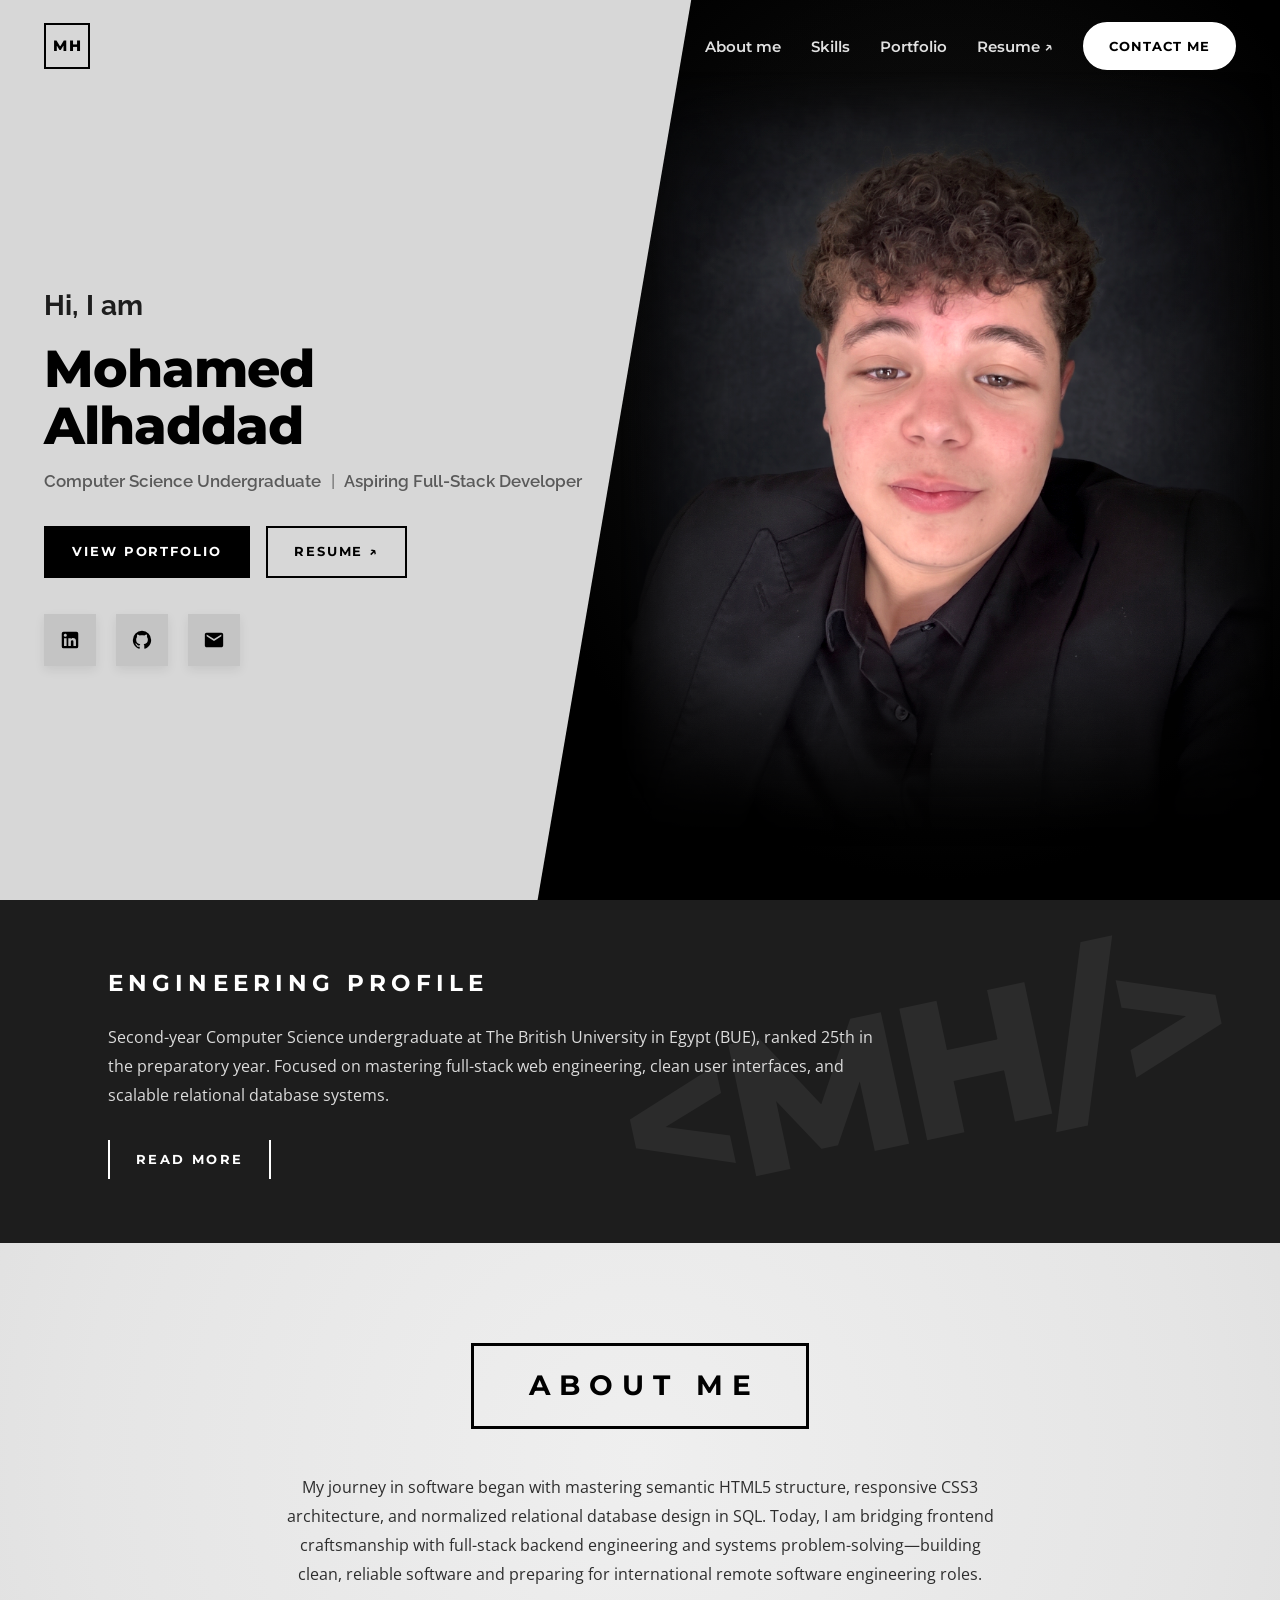
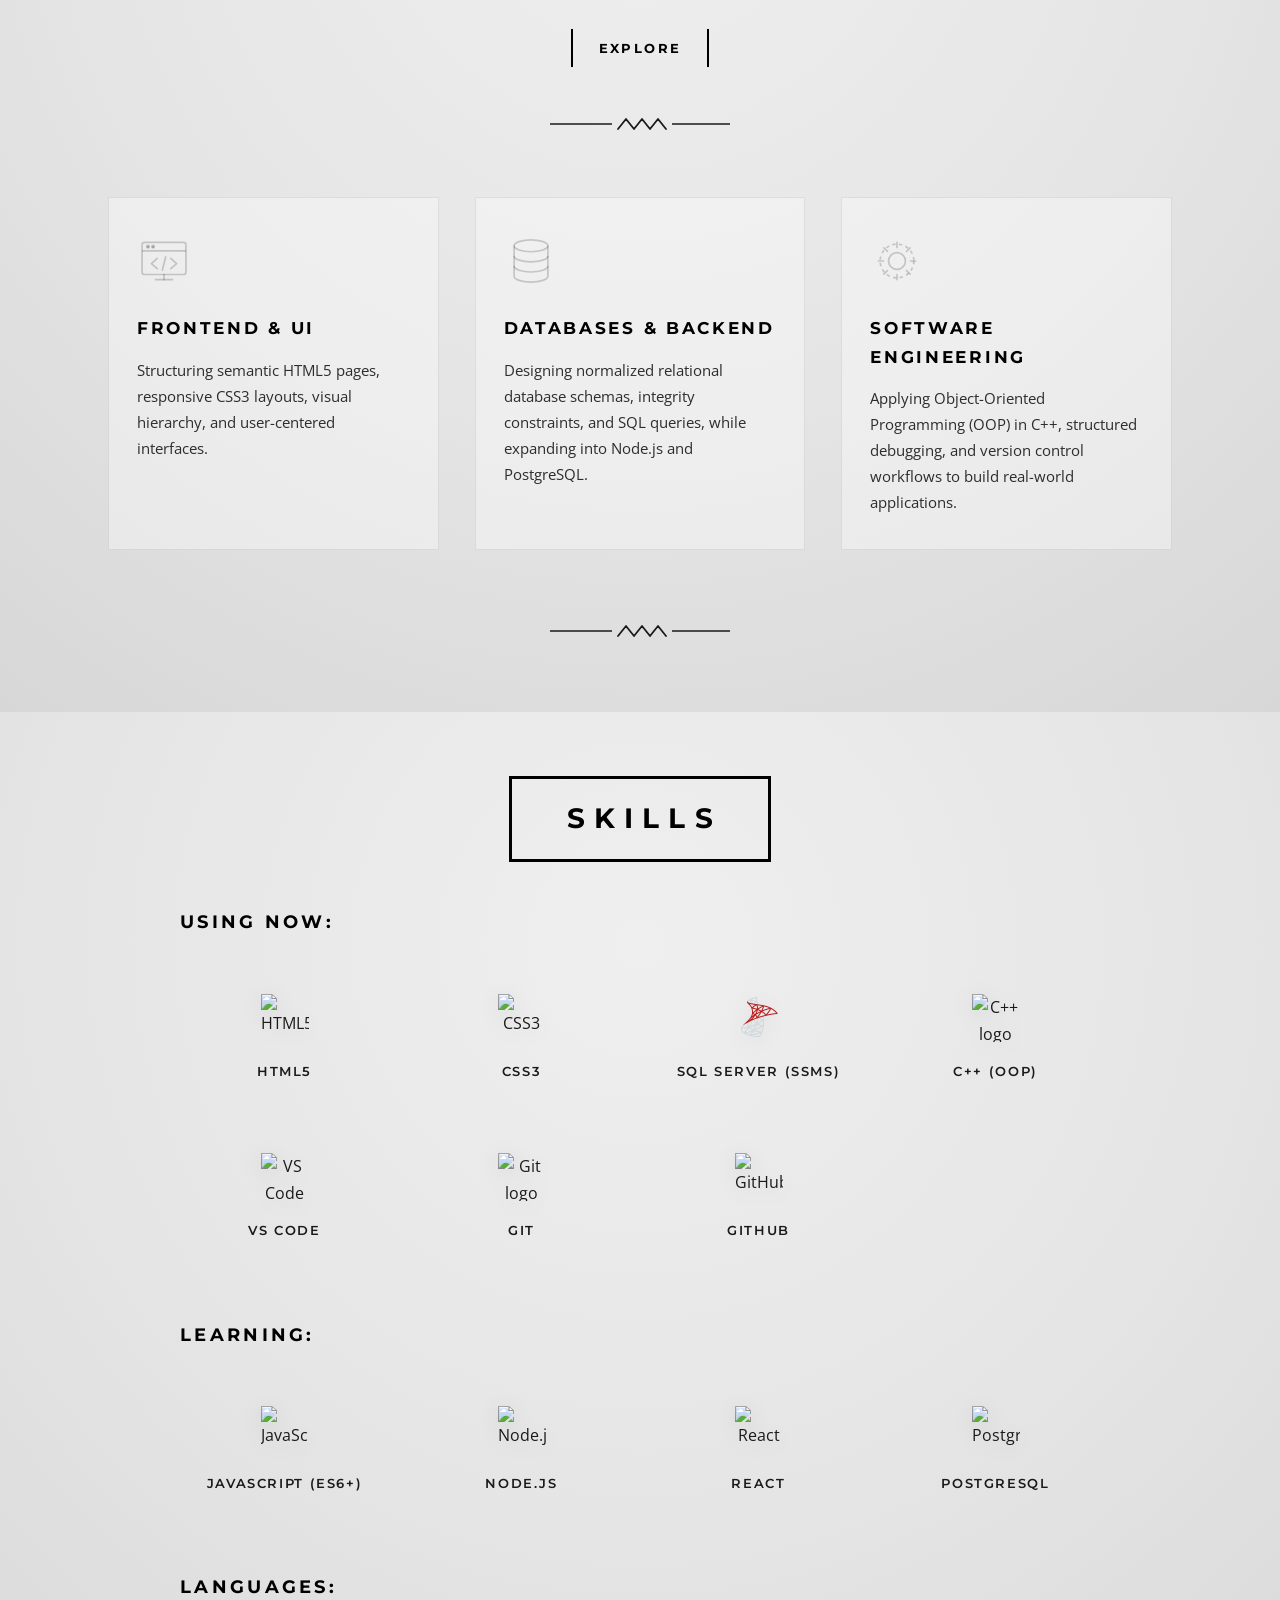
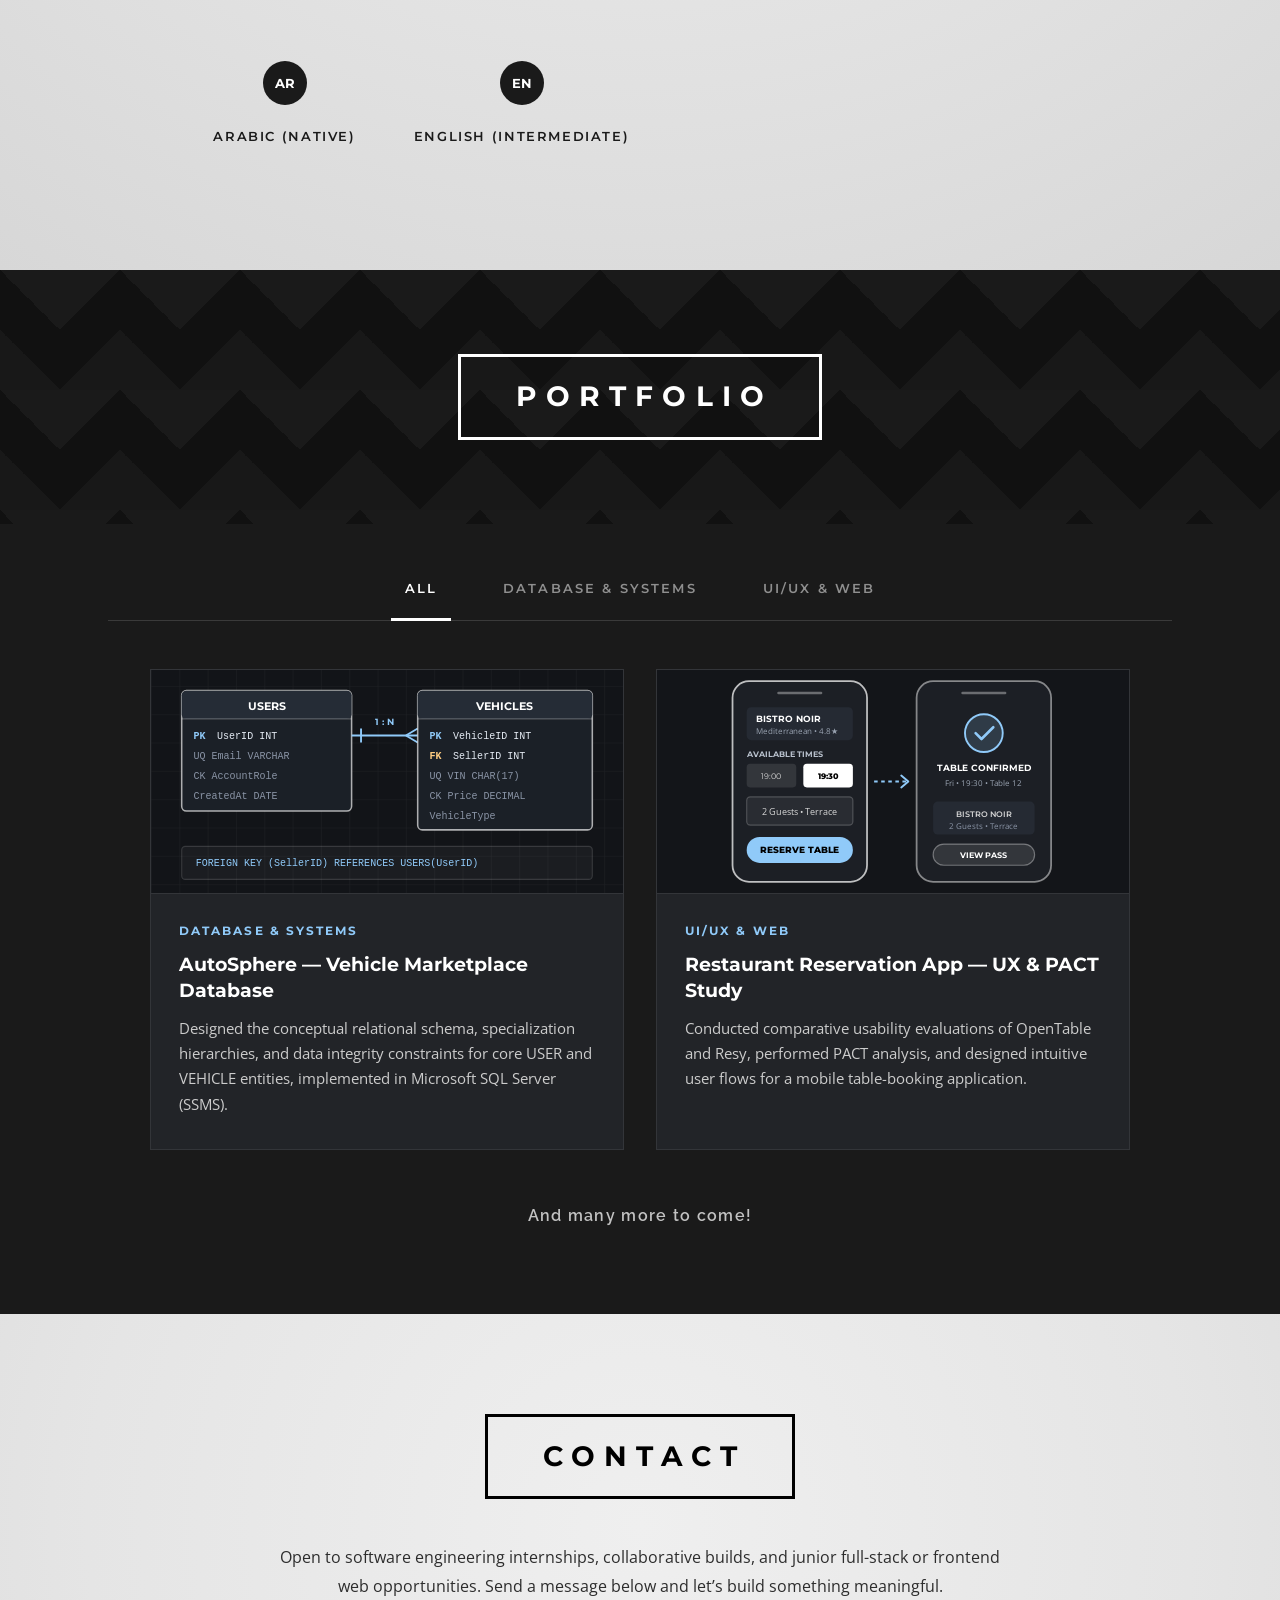
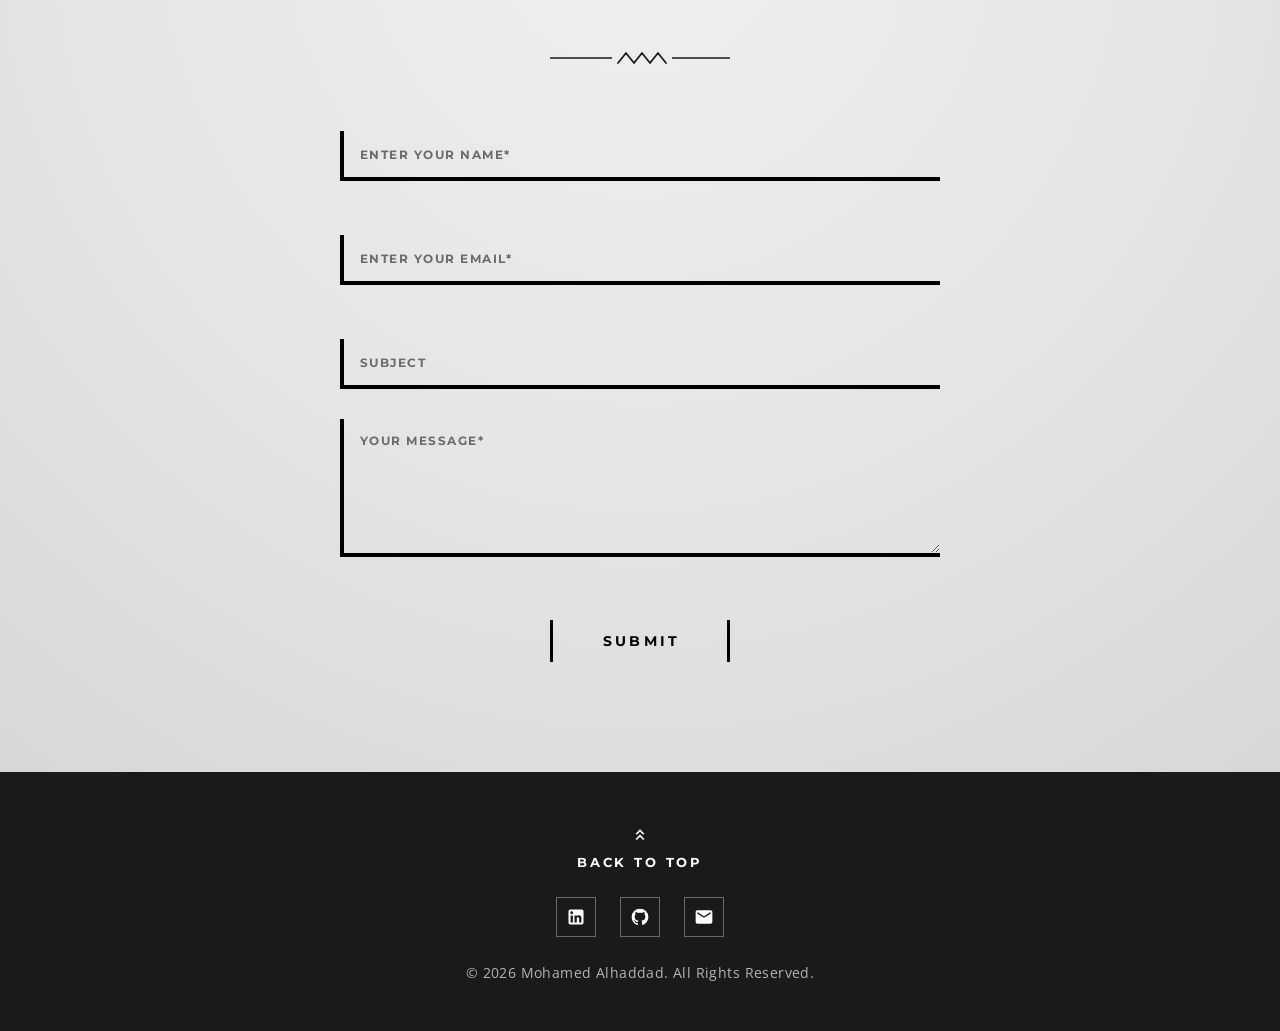
==== index.html @ 69bde85a "Initial portfolio upload" ====
<!DOCTYPE html>
<html lang="en">
<head>
  <meta charset="UTF-8" />
  <meta name="viewport" content="width=device-width, initial-scale=1.0" />
  <meta
    name="description"
    content="Mohamed Alhaddad — Computer Science Undergraduate at The British University in Egypt (BUE) and Aspiring Full-Stack Developer. Portfolio showcasing relational database engineering and user-centered web design."
  />
  <meta name="author" content="Mohamed Alhaddad" />
  <title>Mohamed Alhaddad | Computer Science &amp; Full-Stack Developer</title>

  <!-- Crisp Geometric "MH" SVG Favicon -->
  <link rel="icon" type="image/svg+xml" href="favicon.svg" />

  <!-- Google Fonts: Montserrat, Raleway, Open Sans -->
  <link rel="preconnect" href="https://fonts.googleapis.com" />
  <link rel="preconnect" href="https://fonts.gstatic.com" crossorigin />
  <link
    href="https://fonts.googleapis.com/css2?family=Montserrat:wght@500;600;700;800&family=Open+Sans:wght@400;500;600&family=Raleway:wght@500;600;700;800&display=swap"
    rel="stylesheet"
  />

  <!-- Modular Stylesheets -->
  <link rel="stylesheet" href="css/tokens.css" />
  <link rel="stylesheet" href="css/base.css" />
  <link rel="stylesheet" href="css/layout.css" />
  <link rel="stylesheet" href="css/sections.css" />
  <link rel="stylesheet" href="css/responsive.css" />
</head>
<body id="top">
  <!-- ================= NAVIGATION ================= -->
  <header class="navbar" id="navbar">
    <div class="nav-container">
      <a href="#top" class="brand-mark" aria-label="Mohamed Alhaddad — Back to top">
        <span class="brand-monogram">MH</span>
      </a>

      <button
        type="button"
        class="nav-toggle"
        id="nav-toggle"
        aria-label="Toggle navigation menu"
        aria-expanded="false"
        aria-controls="nav-menu"
      >
        <span class="hamburger-line"></span>
        <span class="hamburger-line"></span>
        <span class="hamburger-line"></span>
      </button>

      <nav class="nav-menu" id="nav-menu" aria-label="Primary navigation">
        <ul class="nav-list">
          <li><a href="#about" class="nav-link">About me</a></li>
          <li><a href="#skills" class="nav-link">Skills</a></li>
          <li><a href="#portfolio" class="nav-link">Portfolio</a></li>
          <li>
            <a
              href="resume.html"
              target="_blank"
              rel="noopener noreferrer"
              class="nav-link"
            >
              Resume <span aria-hidden="true">&#8599;</span>
            </a>
          </li>
          <li><a href="#contact" class="nav-cta">CONTACT ME</a></li>
        </ul>
      </nav>
    </div>
  </header>

  <main>
    <!-- ================= HERO SECTION ================= -->
    <section class="hero" aria-label="Introduction">
      <!-- Right Dark Studio Portrait Panel with Subtle Charcoal Radial Spotlight -->
      <div class="hero-right-stage">
        <div class="hero-portrait-wrap">
          <img
            src="assets/images/me.jpeg"
            alt="Mohamed Alhaddad — Computer Science Undergraduate and Aspiring Full-Stack Developer"
            class="hero-portrait"
          />
        </div>
      </div>

      <!-- Crisp Light Cool-Gray Left Diagonal Panel -->
      <div class="hero-diagonal-bg" aria-hidden="true"></div>

      <!-- Left Panel Typography & Social Links -->
      <div class="hero-inner">
        <div class="hero-left">
          <p class="hero-intro reveal-hero">Hi, I am</p>
          <h1 class="hero-name reveal-hero">Mohamed Alhaddad</h1>
          <p class="hero-subtitle reveal-hero">
            Computer Science Undergraduate <span class="divider-pipe" aria-hidden="true">|</span> Aspiring Full-Stack Developer
          </p>

          <div class="hero-actions reveal-hero">
            <a href="#portfolio" class="hero-btn hero-btn--solid">VIEW PORTFOLIO</a>
            <a
              href="resume.html"
              target="_blank"
              rel="noopener noreferrer"
              class="hero-btn hero-btn--outline"
            >
              RESUME <span aria-hidden="true">&#8599;</span>
            </a>
          </div>

          <div class="hero-socials reveal-hero" aria-label="Social and contact links">
            <a
              href="https://www.linkedin.com/in/mohamed-el-haddad-cs/"
              target="_blank"
              rel="noopener noreferrer"
              class="social-box"
              aria-label="Mohamed Alhaddad on LinkedIn"
              title="LinkedIn"
            >
              <svg viewBox="0 0 24 24" width="22" height="22" fill="currentColor" aria-hidden="true">
                <path d="M19 3a2 2 0 0 1 2 2v14a2 2 0 0 1-2 2H5a2 2 0 0 1-2-2V5a2 2 0 0 1 2-2h14m-.5 15.5v-5.3a3.26 3.26 0 0 0-3.26-3.26c-.85 0-1.84.52-2.28 1.3v-1.11h-2.79v8.37h2.79v-4.93c0-.77.62-1.4 1.39-1.4a1.4 1.4 0 0 1 1.4 1.4v4.93h2.75M6.88 8.56a1.68 1.68 0 0 0 1.68-1.68c0-.93-.75-1.69-1.68-1.69a1.69 1.69 0 0 0-1.69 1.69c0 .93.76 1.68 1.69 1.68m1.39 9.94v-8.37H5.5v8.37h2.77Z" />
              </svg>
            </a>

            <a
              href="https://github.com/moHaddad1"
              target="_blank"
              rel="noopener noreferrer"
              class="social-box"
              aria-label="Mohamed Alhaddad on GitHub"
              title="GitHub"
            >
              <svg viewBox="0 0 24 24" width="22" height="22" fill="currentColor" aria-hidden="true">
                <path d="M12 2A10 10 0 0 0 2 12c0 4.42 2.87 8.17 6.84 9.5c.5.08.66-.23.66-.5v-1.69c-2.77.6-3.36-1.34-3.36-1.34c-.46-1.16-1.11-1.47-1.11-1.47c-.91-.62.07-.6.07-.6c1 .07 1.53 1.03 1.53 1.03c.87 1.52 2.34 1.07 2.91.83c.09-.65.35-1.09.63-1.34c-2.22-.25-4.55-1.11-4.55-4.92c0-1.11.38-2 1.03-2.71c-.1-.25-.45-1.29.1-2.64c0 0 .84-.27 2.75 1.02c.79-.22 1.65-.33 2.5-.33c.85 0 1.71.11 2.5.33c1.91-1.29 2.75-1.02 2.75-1.02c.55 1.35.2 2.39.1 2.64c.65.71 1.03 1.6 1.03 2.71c0 3.82-2.34 4.66-4.57 4.91c.36.31.69.92.69 1.85V21c0 .27.16.59.67.5C19.14 20.16 22 16.42 22 12A10 10 0 0 0 12 2Z" />
              </svg>
            </a>

            <a
              href="#contact"
              class="social-box"
              aria-label="Scroll to contact section"
              title="Email Mohamed Alhaddad"
            >
              <svg viewBox="0 0 24 24" width="22" height="22" fill="currentColor" aria-hidden="true">
                <path d="M20 4H4c-1.1 0-1.99.9-1.99 2L2 18c0 1.1.9 2 2 2h16c1.1 0 2-.9 2-2V6c0-1.1-.9-2-2-2Zm0 4-8 5-8-5V6l8 5 8-5v2Z" />
              </svg>
            </a>
          </div>
        </div>
      </div>
    </section>

    <!-- ================= DARK PROFILE BANNER ================= -->
    <section class="profile-banner" aria-label="Engineering Profile">
      <div class="banner-watermark" aria-hidden="true">
        <span class="watermark-code">&lt;MH/&gt;</span>
      </div>
      <div class="container banner-content reveal">
        <h2 class="banner-heading">ENGINEERING PROFILE</h2>
        <p class="banner-text">
          Second-year Computer Science undergraduate at The British University in Egypt (BUE), ranked 25th in the preparatory year. Focused on mastering full-stack web engineering, clean user interfaces, and scalable relational database systems.
        </p>
        <a href="#about" class="line-action-btn line-action-btn--light">READ MORE</a>
      </div>
    </section>

    <!-- ================= ABOUT ME SECTION ================= -->
    <section class="section-light about-section" id="about">
      <div class="container">
        <div class="section-header-wrap reveal">
          <h2 class="boxed-heading">ABOUT ME</h2>
        </div>

        <p class="section-lead reveal">
          My journey in software began with mastering semantic HTML5 structure, responsive CSS3 architecture, and normalized relational database design in SQL. Today, I am bridging frontend craftsmanship with full-stack backend engineering and systems problem-solving—building clean, reliable software and preparing for international remote software engineering roles.
        </p>

        <div class="explore-marker reveal">
          <a href="#skills" class="line-action-btn">EXPLORE</a>
        </div>

        <!-- Minimalist Geometric Section Divider -->
        <div class="geo-divider reveal" aria-hidden="true">
          <svg viewBox="0 0 180 18" width="180" height="18" fill="none">
            <line x1="0" y1="9" x2="62" y2="9" stroke="#1A1A1A" stroke-width="1.6" />
            <polyline points="68,14 76,4 84,14 92,4 100,14 108,4 116,14" stroke="#1A1A1A" stroke-width="1.8" stroke-linecap="round" stroke-linejoin="round" />
            <line x1="122" y1="9" x2="180" y2="9" stroke="#1A1A1A" stroke-width="1.6" />
          </svg>
        </div>

        <!-- 3-Column Feature Grid -->
        <div class="about-grid">
          <article class="about-card reveal">
            <div class="about-card-icon" aria-hidden="true">
              <svg viewBox="0 0 64 64" width="54" height="54" fill="none" stroke="currentColor" stroke-width="2">
                <rect x="6" y="10" width="52" height="38" rx="3" />
                <line x1="6" y1="20" x2="58" y2="20" />
                <circle cx="13" cy="15" r="1.5" fill="currentColor" />
                <circle cx="19" cy="15" r="1.5" fill="currentColor" />
                <path d="M24 29 L17 35 L24 41" stroke-linecap="round" stroke-linejoin="round" />
                <path d="M40 29 L47 35 L40 41" stroke-linecap="round" stroke-linejoin="round" />
                <line x1="34" y1="27" x2="30" y2="43" stroke-linecap="round" />
                <line x1="22" y1="54" x2="42" y2="54" stroke-linecap="round" />
                <line x1="32" y1="48" x2="32" y2="54" stroke-linecap="round" />
              </svg>
            </div>
            <h3 class="about-card-title">FRONTEND &amp; UI</h3>
            <p class="about-card-text">
              Structuring semantic HTML5 pages, responsive CSS3 layouts, visual hierarchy, and user-centered interfaces.
            </p>
          </article>

          <article class="about-card reveal">
            <div class="about-card-icon" aria-hidden="true">
              <svg viewBox="0 0 64 64" width="54" height="54" fill="none" stroke="currentColor" stroke-width="2">
                <ellipse cx="32" cy="14" rx="20" ry="7" />
                <path d="M12 14 v12 c0 3.9 9 7 20 7 s20-3.1 20-7 V14" />
                <path d="M12 26 v12 c0 3.9 9 7 20 7 s20-3.1 20-7 V26" />
                <path d="M12 38 v12 c0 3.9 9 7 20 7 s20-3.1 20-7 V38" />
              </svg>
            </div>
            <h3 class="about-card-title">DATABASES &amp; BACKEND</h3>
            <p class="about-card-text">
              Designing normalized relational database schemas, integrity constraints, and SQL queries, while expanding into Node.js and PostgreSQL.
            </p>
          </article>

          <article class="about-card reveal">
            <div class="about-card-icon" aria-hidden="true">
              <svg viewBox="0 0 64 64" width="54" height="54" fill="none" stroke="currentColor" stroke-width="2">
                <circle cx="32" cy="32" r="10" />
                <path d="M32 10 v6 M32 48 v6 M10 32 h6 M48 32 h6 M16.4 16.4 l4.3 4.3 M43.3 43.3 l4.3 4.3 M47.6 16.4 l-4.3 4.3 M20.7 43.3 l-4.3 4.3" stroke-linecap="round" />
                <circle cx="32" cy="32" r="20" stroke-dasharray="4 4" />
              </svg>
            </div>
            <h3 class="about-card-title">SOFTWARE ENGINEERING</h3>
            <p class="about-card-text">
              Applying Object-Oriented Programming (OOP) in C++, structured debugging, and version control workflows to build real-world applications.
            </p>
          </article>
        </div>

        <div class="geo-divider geo-divider--bottom reveal" aria-hidden="true">
          <svg viewBox="0 0 180 18" width="180" height="18" fill="none">
            <line x1="0" y1="9" x2="62" y2="9" stroke="#1A1A1A" stroke-width="1.6" />
            <polyline points="68,14 76,4 84,14 92,4 100,14 108,4 116,14" stroke="#1A1A1A" stroke-width="1.8" stroke-linecap="round" stroke-linejoin="round" />
            <line x1="122" y1="9" x2="180" y2="9" stroke="#1A1A1A" stroke-width="1.6" />
          </svg>
        </div>
      </div>
    </section>

    <!-- ================= SKILLS SECTION (OFFICIAL DEVICON LOGOS) ================= -->
    <section class="section-light skills-section" id="skills">
      <div class="container">
        <div class="section-header-wrap reveal">
          <h2 class="boxed-heading">SKILLS</h2>
        </div>

        <!-- Tier 1: USING NOW -->
        <div class="skills-tier reveal">
          <h3 class="skills-tier-heading">USING NOW:</h3>
          <div class="skills-grid">
            <div class="skill-item">
              <div class="skill-icon">
                <img
                  src="https://cdn.jsdelivr.net/gh/devicons/devicon@latest/icons/html5/html5-original.svg"
                  alt="HTML5 logo"
                  class="skill-logo"
                  width="48"
                  height="48"
                  loading="lazy"
                />
              </div>
              <span class="skill-label">HTML5</span>
            </div>

            <div class="skill-item">
              <div class="skill-icon">
                <img
                  src="https://cdn.jsdelivr.net/gh/devicons/devicon@latest/icons/css3/css3-original.svg"
                  alt="CSS3 logo"
                  class="skill-logo"
                  width="48"
                  height="48"
                  loading="lazy"
                />
              </div>
              <span class="skill-label">CSS3</span>
            </div>

            <div class="skill-item">
              <div class="skill-icon">
                <img
                  src="assets/images/ssms.png"
                  alt="SQL Server Management Studio"
                  class="skill-logo"
                  width="48"
                  height="48"
                  loading="lazy"
                />
              </div>
              <span class="skill-label">SQL SERVER (SSMS)</span>
            </div>

            <div class="skill-item">
              <div class="skill-icon">
                <img
                  src="https://cdn.jsdelivr.net/gh/devicons/devicon@latest/icons/cplusplus/cplusplus-original.svg"
                  alt="C++ logo"
                  class="skill-logo"
                  width="48"
                  height="48"
                  loading="lazy"
                />
              </div>
              <span class="skill-label">C++ (OOP)</span>
            </div>

            <div class="skill-item">
              <div class="skill-icon">
                <img
                  src="https://cdn.jsdelivr.net/gh/devicons/devicon@latest/icons/vscode/vscode-original.svg"
                  alt="VS Code logo"
                  class="skill-logo"
                  width="48"
                  height="48"
                  loading="lazy"
                />
              </div>
              <span class="skill-label">VS CODE</span>
            </div>

            <div class="skill-item">
              <div class="skill-icon">
                <img
                  src="https://cdn.jsdelivr.net/gh/devicons/devicon@latest/icons/git/git-original.svg"
                  alt="Git logo"
                  class="skill-logo"
                  width="48"
                  height="48"
                  loading="lazy"
                />
              </div>
              <span class="skill-label">GIT</span>
            </div>

            <div class="skill-item">
              <div class="skill-icon">
                <img
                  src="https://cdn.jsdelivr.net/gh/devicons/devicon@latest/icons/github/github-original.svg"
                  alt="GitHub logo"
                  class="skill-logo"
                  width="48"
                  height="48"
                  loading="lazy"
                />
              </div>
              <span class="skill-label">GITHUB</span>
            </div>
          </div>
        </div>

        <!-- Tier 2: LEARNING -->
        <div class="skills-tier reveal">
          <h3 class="skills-tier-heading">LEARNING:</h3>
          <div class="skills-grid">
            <div class="skill-item">
              <div class="skill-icon">
                <img
                  src="https://cdn.jsdelivr.net/gh/devicons/devicon@latest/icons/javascript/javascript-original.svg"
                  alt="JavaScript logo"
                  class="skill-logo"
                  width="48"
                  height="48"
                  loading="lazy"
                />
              </div>
              <span class="skill-label">JAVASCRIPT (ES6+)</span>
            </div>

            <div class="skill-item">
              <div class="skill-icon">
                <img
                  src="https://cdn.jsdelivr.net/gh/devicons/devicon@latest/icons/nodejs/nodejs-original.svg"
                  alt="Node.js logo"
                  class="skill-logo"
                  width="48"
                  height="48"
                  loading="lazy"
                />
              </div>
              <span class="skill-label">NODE.JS</span>
            </div>

            <div class="skill-item">
              <div class="skill-icon">
                <img
                  src="https://cdn.jsdelivr.net/gh/devicons/devicon@latest/icons/react/react-original.svg"
                  alt="React logo"
                  class="skill-logo"
                  width="48"
                  height="48"
                  loading="lazy"
                />
              </div>
              <span class="skill-label">REACT</span>
            </div>

            <div class="skill-item">
              <div class="skill-icon">
                <img
                  src="https://cdn.jsdelivr.net/gh/devicons/devicon@latest/icons/postgresql/postgresql-original.svg"
                  alt="PostgreSQL logo"
                  class="skill-logo"
                  width="48"
                  height="48"
                  loading="lazy"
                />
              </div>
              <span class="skill-label">POSTGRESQL</span>
            </div>
          </div>
        </div>

        <!-- Tier 3: LANGUAGES -->
        <div class="skills-tier reveal">
          <h3 class="skills-tier-heading">LANGUAGES:</h3>
          <div class="skills-grid">
            <div class="skill-item">
              <div class="skill-icon" aria-hidden="true">
                <svg viewBox="0 0 48 48" width="48" height="48" fill="none">
                  <circle cx="24" cy="24" r="22" fill="#1A1A1A" />
                  <text x="24" y="29" text-anchor="middle" fill="#FFFFFF" font-family="Montserrat, sans-serif" font-weight="700" font-size="13">AR</text>
                </svg>
              </div>
              <span class="skill-label skill-label--single">ARABIC (NATIVE)</span>
            </div>

            <div class="skill-item">
              <div class="skill-icon" aria-hidden="true">
                <svg viewBox="0 0 48 48" width="48" height="48" fill="none">
                  <circle cx="24" cy="24" r="22" fill="#1A1A1A" />
                  <text x="24" y="29" text-anchor="middle" fill="#FFFFFF" font-family="Montserrat, sans-serif" font-weight="700" font-size="13">EN</text>
                </svg>
              </div>
              <span class="skill-label skill-label--single">ENGLISH (INTERMEDIATE)</span>
            </div>
          </div>
        </div>
      </div>
    </section>

    <!-- ================= PORTFOLIO SECTION (2 CURATED PROJECTS) ================= -->
    <section class="portfolio-section" id="portfolio">
      <div class="portfolio-banner">
        <div class="portfolio-banner-pattern" aria-hidden="true"></div>
        <div class="container">
          <div class="section-header-wrap reveal">
            <h2 class="boxed-heading boxed-heading--light">PORTFOLIO</h2>
          </div>
        </div>
      </div>

      <div class="portfolio-body">
        <div class="container">
          <div class="portfolio-filters reveal" role="tablist" aria-label="Filter projects by category">
            <button
              type="button"
              class="filter-btn is-active"
              data-filter="all"
              role="tab"
              aria-selected="true"
            >
              ALL
            </button>
            <button
              type="button"
              class="filter-btn"
              data-filter="database-systems"
              role="tab"
              aria-selected="false"
            >
              DATABASE &amp; SYSTEMS
            </button>
            <button
              type="button"
              class="filter-btn"
              data-filter="ui-ux-web"
              role="tab"
              aria-selected="false"
            >
              UI/UX &amp; WEB
            </button>
          </div>

          <div class="portfolio-grid" id="portfolio-grid">
            <!-- Project 1: AutoSphere Relational Database -->
            <article class="project-card reveal" data-category="database-systems">
              <div class="project-visual project-visual--db" aria-hidden="true">
                <svg viewBox="0 0 400 210" width="100%" height="100%" preserveAspectRatio="xMidYMid slice">
                  <defs>
                    <pattern id="grid-db" width="24" height="24" patternUnits="userSpaceOnUse">
                      <path d="M 24 0 L 0 0 0 24" fill="none" stroke="rgba(255,255,255,0.05)" stroke-width="1" />
                    </pattern>
                  </defs>
                  <rect width="400" height="210" fill="#121418" />
                  <rect width="400" height="210" fill="url(#grid-db)" />

                  <!-- USERS Relational Table -->
                  <rect x="26" y="28" width="144" height="102" rx="4" fill="#1B2027" stroke="rgba(255,255,255,0.65)" stroke-width="1.3" />
                  <rect x="26" y="28" width="144" height="24" rx="4" fill="#252C36" />
                  <line x1="26" y1="52" x2="170" y2="52" stroke="rgba(255,255,255,0.25)" stroke-width="1" />
                  <text x="98" y="44" text-anchor="middle" fill="#FFFFFF" font-family="Montserrat, sans-serif" font-size="9.5" font-weight="700">USERS</text>
                  <text x="36" y="69" fill="#90CAF9" font-family="monospace" font-size="8.5" font-weight="700">PK</text>
                  <text x="56" y="69" fill="#E6ECF5" font-family="monospace" font-size="8.5">UserID INT</text>
                  <text x="36" y="86" fill="#8A94A6" font-family="monospace" font-size="8.5">UQ Email VARCHAR</text>
                  <text x="36" y="103" fill="#8A94A6" font-family="monospace" font-size="8.5">CK AccountRole</text>
                  <text x="36" y="120" fill="#8A94A6" font-family="monospace" font-size="8.5">   CreatedAt DATE</text>

                  <!-- 1-to-Many Foreign Key Relationship Connector -->
                  <line x1="170" y1="66" x2="226" y2="66" stroke="#90CAF9" stroke-width="1.6" />
                  <line x1="178" y1="60" x2="178" y2="72" stroke="#90CAF9" stroke-width="1.6" />
                  <line x1="216" y1="66" x2="226" y2="60" stroke="#90CAF9" stroke-width="1.5" />
                  <line x1="216" y1="66" x2="226" y2="72" stroke="#90CAF9" stroke-width="1.5" />
                  <text x="198" y="57" text-anchor="middle" fill="#90CAF9" font-family="Montserrat, sans-serif" font-size="7.5" font-weight="700">1 : N</text>

                  <!-- VEHICLES Relational Table -->
                  <rect x="226" y="28" width="148" height="118" rx="4" fill="#1B2027" stroke="rgba(255,255,255,0.65)" stroke-width="1.3" />
                  <rect x="226" y="28" width="148" height="24" rx="4" fill="#252C36" />
                  <line x1="226" y1="52" x2="374" y2="52" stroke="rgba(255,255,255,0.25)" stroke-width="1" />
                  <text x="300" y="44" text-anchor="middle" fill="#FFFFFF" font-family="Montserrat, sans-serif" font-size="9.5" font-weight="700">VEHICLES</text>
                  <text x="236" y="69" fill="#90CAF9" font-family="monospace" font-size="8.5" font-weight="700">PK</text>
                  <text x="256" y="69" fill="#E6ECF5" font-family="monospace" font-size="8.5">VehicleID INT</text>
                  <text x="236" y="86" fill="#FFCC80" font-family="monospace" font-size="8.5" font-weight="700">FK</text>
                  <text x="256" y="86" fill="#E6ECF5" font-family="monospace" font-size="8.5">SellerID INT</text>
                  <text x="236" y="103" fill="#8A94A6" font-family="monospace" font-size="8.5">UQ VIN CHAR(17)</text>
                  <text x="236" y="120" fill="#8A94A6" font-family="monospace" font-size="8.5">CK Price DECIMAL</text>
                  <text x="236" y="137" fill="#8A94A6" font-family="monospace" font-size="8.5">   VehicleType</text>

                  <!-- SQL Constraint Bar -->
                  <rect x="26" y="160" width="348" height="28" rx="3" fill="rgba(255,255,255,0.04)" stroke="rgba(255,255,255,0.14)" />
                  <text x="38" y="177" fill="#90CAF9" font-family="monospace" font-size="8.5">FOREIGN KEY (SellerID) REFERENCES USERS(UserID)</text>
                </svg>
                <div class="project-hover-overlay">
                  <span class="overlay-badge">SSMS &bull; RELATIONAL SCHEMA &bull; SQL</span>
                </div>
              </div>

              <div class="project-content">
                <span class="project-tag">Database &amp; Systems</span>
                <h3 class="project-title">AutoSphere — Vehicle Marketplace Database</h3>
                <p class="project-description">
                  Designed the conceptual relational schema, specialization hierarchies, and data integrity constraints for core USER and VEHICLE entities, implemented in Microsoft SQL Server (SSMS).
                </p>
              </div>
            </article>

            <!-- Project 2: Restaurant Reservation App UX & PACT Study -->
            <article class="project-card reveal" data-category="ui-ux-web">
              <div class="project-visual project-visual--ux" aria-hidden="true">
                <svg viewBox="0 0 400 210" width="100%" height="100%" preserveAspectRatio="xMidYMid slice">
                  <rect width="400" height="210" fill="#131519" />

                  <!-- Phone Mockup 1: Discover & Select Slot -->
                  <rect x="64" y="20" width="114" height="170" rx="14" fill="#1C1F25" stroke="rgba(255,255,255,0.72)" stroke-width="1.5" />
                  <line x1="103" y1="30" x2="139" y2="30" stroke="rgba(255,255,255,0.35)" stroke-width="2.2" stroke-linecap="round" />

                  <rect x="76" y="42" width="90" height="28" rx="4" fill="#252A33" />
                  <text x="84" y="55" fill="#FFFFFF" font-family="Montserrat, sans-serif" font-size="7.5" font-weight="700">BISTRO NOIR</text>
                  <text x="84" y="65" fill="#9AA4B2" font-family="Open Sans, sans-serif" font-size="6.8">Mediterranean &bull; 4.8&#9733;</text>

                  <text x="76" y="84" fill="#B8C0CC" font-family="Montserrat, sans-serif" font-size="6.8" font-weight="700">AVAILABLE TIMES</text>
                  <rect x="76" y="90" width="42" height="20" rx="3" fill="rgba(255,255,255,0.1)" />
                  <text x="97" y="103" text-anchor="middle" fill="#D7D7D7" font-family="Montserrat, sans-serif" font-size="7">19:00</text>
                  <rect x="124" y="90" width="42" height="20" rx="3" fill="#FFFFFF" />
                  <text x="145" y="103" text-anchor="middle" fill="#000000" font-family="Montserrat, sans-serif" font-size="7" font-weight="800">19:30</text>

                  <rect x="76" y="118" width="90" height="24" rx="3" fill="rgba(255,255,255,0.06)" stroke="rgba(255,255,255,0.2)" />
                  <text x="121" y="133" text-anchor="middle" fill="#D7D7D7" font-family="Open Sans, sans-serif" font-size="7.5">2 Guests &bull; Terrace</text>

                  <rect x="76" y="152" width="90" height="22" rx="11" fill="#90CAF9" />
                  <text x="121" y="166" text-anchor="middle" fill="#000000" font-family="Montserrat, sans-serif" font-size="7.5" font-weight="800">RESERVE TABLE</text>

                  <!-- Flow Connector Arrow -->
                  <line x1="184" y1="105" x2="212" y2="105" stroke="#90CAF9" stroke-width="1.6" stroke-dasharray="3 3" />
                  <polyline points="207,100 213,105 207,110" fill="none" stroke="#90CAF9" stroke-width="1.6" stroke-linecap="round" stroke-linejoin="round" />

                  <!-- Phone Mockup 2: Booking Confirmed -->
                  <rect x="220" y="20" width="114" height="170" rx="14" fill="#1C1F25" stroke="rgba(255,255,255,0.48)" stroke-width="1.5" />
                  <line x1="259" y1="30" x2="295" y2="30" stroke="rgba(255,255,255,0.35)" stroke-width="2.2" stroke-linecap="round" />

                  <circle cx="277" cy="64" r="16" fill="rgba(144,202,249,0.16)" stroke="#90CAF9" stroke-width="1.6" />
                  <polyline points="270,64 275,69 285,59" fill="none" stroke="#90CAF9" stroke-width="2.2" stroke-linecap="round" stroke-linejoin="round" />

                  <text x="277" y="96" text-anchor="middle" fill="#FFFFFF" font-family="Montserrat, sans-serif" font-size="8" font-weight="700">TABLE CONFIRMED</text>
                  <text x="277" y="109" text-anchor="middle" fill="#9AA4B2" font-family="Open Sans, sans-serif" font-size="7">Fri &bull; 19:30 &bull; Table 12</text>

                  <rect x="234" y="122" width="86" height="28" rx="4" fill="#252A33" />
                  <text x="277" y="135" text-anchor="middle" fill="#D7D7D7" font-family="Montserrat, sans-serif" font-size="6.8" font-weight="600">BISTRO NOIR</text>
                  <text x="277" y="145" text-anchor="middle" fill="#8A94A6" font-family="Open Sans, sans-serif" font-size="6.5">2 Guests &bull; Terrace</text>

                  <rect x="234" y="158" width="86" height="18" rx="9" fill="rgba(255,255,255,0.1)" stroke="rgba(255,255,255,0.35)" />
                  <text x="277" y="170" text-anchor="middle" fill="#FFFFFF" font-family="Montserrat, sans-serif" font-size="6.8" font-weight="700">VIEW PASS</text>
                </svg>
                <div class="project-hover-overlay">
                  <span class="overlay-badge">UX RESEARCH &bull; PACT &bull; USER FLOWS</span>
                </div>
              </div>

              <div class="project-content">
                <span class="project-tag">UI/UX &amp; Web</span>
                <h3 class="project-title">Restaurant Reservation App — UX &amp; PACT Study</h3>
                <p class="project-description">
                  Conducted comparative usability evaluations of OpenTable and Resy, performed PACT analysis, and designed intuitive user flows for a mobile table-booking application.
                </p>
              </div>
            </article>
          </div>

          <p class="portfolio-more reveal">And many more to come!</p>
        </div>
      </div>
    </section>

    <!-- ================= CONTACT SECTION ================= -->
    <section class="section-light contact-section" id="contact">
      <div class="container">
        <div class="section-header-wrap reveal">
          <h2 class="boxed-heading">CONTACT</h2>
        </div>

        <p class="section-lead reveal">
          Open to software engineering internships, collaborative builds, and junior full-stack or frontend web opportunities. Send a message below and let&rsquo;s build something meaningful.
        </p>

        <div class="geo-divider reveal" aria-hidden="true">
          <svg viewBox="0 0 180 18" width="180" height="18" fill="none">
            <line x1="0" y1="9" x2="62" y2="9" stroke="#1A1A1A" stroke-width="1.6" />
            <polyline points="68,14 76,4 84,14 92,4 100,14 108,4 116,14" stroke="#1A1A1A" stroke-width="1.8" stroke-linecap="round" stroke-linejoin="round" />
            <line x1="122" y1="9" x2="180" y2="9" stroke="#1A1A1A" stroke-width="1.6" />
          </svg>
        </div>

        <form
          class="contact-form reveal"
          id="contact-form"
          action="https://formsubmit.co/ajax/mohamed.elhaddad.cs@gmail.com"
          method="POST"
          novalidate
        >
          <!-- FormSubmit Hidden Configuration Fields -->
          <input type="hidden" name="_template" value="table" />
          <input type="hidden" name="_subject" value="New Portfolio Inquiry — mohamedalhaddad.com" />
          <input type="hidden" name="_captcha" value="false" />
          <input type="text" name="_honey" class="sr-only" tabindex="-1" autocomplete="off" aria-hidden="true" />

          <div class="form-field">
            <label for="contact-name" class="sr-only">Enter your name</label>
            <input
              type="text"
              id="contact-name"
              name="Name"
              class="form-input"
              placeholder="ENTER YOUR NAME*"
              autocomplete="name"
              required
            />
            <span class="field-error" id="error-name" role="alert"></span>
          </div>

          <div class="form-field">
            <label for="contact-email" class="sr-only">Enter your email</label>
            <input
              type="email"
              id="contact-email"
              name="Email"
              class="form-input"
              placeholder="ENTER YOUR EMAIL*"
              autocomplete="email"
              required
            />
            <span class="field-error" id="error-email" role="alert"></span>
          </div>

          <div class="form-field">
            <label for="contact-subject" class="sr-only">Subject</label>
            <input
              type="text"
              id="contact-subject"
              name="Subject"
              class="form-input"
              placeholder="SUBJECT"
            />
          </div>

          <div class="form-field">
            <label for="contact-message" class="sr-only">Your message</label>
            <textarea
              id="contact-message"
              name="Message"
              class="form-input form-textarea"
              rows="5"
              placeholder="YOUR MESSAGE*"
              required
            ></textarea>
            <span class="field-error" id="error-message" role="alert"></span>
          </div>

          <div class="form-actions">
            <button type="submit" class="submit-btn" id="submit-btn">SUBMIT</button>
          </div>

          <div
            class="form-status"
            id="form-status"
            role="status"
            aria-live="polite"
            hidden
          ></div>
        </form>
      </div>
    </section>
  </main>

  <!-- ================= FOOTER ================= -->
  <footer class="site-footer">
    <div class="container footer-inner">
      <a href="#top" class="back-to-top" id="back-to-top" aria-label="Scroll back to top">
        <svg viewBox="0 0 24 24" width="18" height="18" fill="none" stroke="currentColor" stroke-width="2.2" aria-hidden="true">
          <polyline points="17 11 12 6 7 11" />
          <polyline points="17 18 12 13 7 18" />
        </svg>
        <span>BACK TO TOP</span>
      </a>

      <div class="footer-socials" aria-label="Footer social links">
        <a
          href="https://www.linkedin.com/in/mohamed-el-haddad-cs/"
          target="_blank"
          rel="noopener noreferrer"
          class="footer-social-link"
          aria-label="Mohamed Alhaddad on LinkedIn"
          title="LinkedIn"
        >
          <svg viewBox="0 0 24 24" width="20" height="20" fill="currentColor" aria-hidden="true">
            <path d="M19 3a2 2 0 0 1 2 2v14a2 2 0 0 1-2 2H5a2 2 0 0 1-2-2V5a2 2 0 0 1 2-2h14m-.5 15.5v-5.3a3.26 3.26 0 0 0-3.26-3.26c-.85 0-1.84.52-2.28 1.3v-1.11h-2.79v8.37h2.79v-4.93c0-.77.62-1.4 1.39-1.4a1.4 1.4 0 0 1 1.4 1.4v4.93h2.75M6.88 8.56a1.68 1.68 0 0 0 1.68-1.68c0-.93-.75-1.69-1.68-1.69a1.69 1.69 0 0 0-1.69 1.69c0 .93.76 1.68 1.69 1.68m1.39 9.94v-8.37H5.5v8.37h2.77Z" />
          </svg>
        </a>

        <a
          href="https://github.com/moHaddad1"
          target="_blank"
          rel="noopener noreferrer"
          class="footer-social-link"
          aria-label="Mohamed Alhaddad on GitHub"
          title="GitHub"
        >
          <svg viewBox="0 0 24 24" width="20" height="20" fill="currentColor" aria-hidden="true">
            <path d="M12 2A10 10 0 0 0 2 12c0 4.42 2.87 8.17 6.84 9.5c.5.08.66-.23.66-.5v-1.69c-2.77.6-3.36-1.34-3.36-1.34c-.46-1.16-1.11-1.47-1.11-1.47c-.91-.62.07-.6.07-.6c1 .07 1.53 1.03 1.53 1.03c.87 1.52 2.34 1.07 2.91.83c.09-.65.35-1.09.63-1.34c-2.22-.25-4.55-1.11-4.55-4.92c0-1.11.38-2 1.03-2.71c-.1-.25-.45-1.29.1-2.64c0 0 .84-.27 2.75 1.02c.79-.22 1.65-.33 2.5-.33c.85 0 1.71.11 2.5.33c1.91-1.29 2.75-1.02 2.75-1.02c.55 1.35.2 2.39.1 2.64c.65.71 1.03 1.6 1.03 2.71c0 3.82-2.34 4.66-4.57 4.91c.36.31.69.92.69 1.85V21c0 .27.16.59.67.5C19.14 20.16 22 16.42 22 12A10 10 0 0 0 12 2Z" />
          </svg>
        </a>

        <a
          href="#contact"
          class="footer-social-link"
          aria-label="Email Mohamed Alhaddad"
          title="Contact Form"
        >
          <svg viewBox="0 0 24 24" width="20" height="20" fill="currentColor" aria-hidden="true">
            <path d="M20 4H4c-1.1 0-1.99.9-1.99 2L2 18c0 1.1.9 2 2 2h16c1.1 0 2-.9 2-2V6c0-1.1-.9-2-2-2Zm0 4-8 5-8-5V6l8 5 8-5v2Z" />
          </svg>
        </a>
      </div>

      <p class="footer-copy">&copy; 2026 Mohamed Alhaddad. All Rights Reserved.</p>
    </div>
  </footer>

  <!-- Modular JavaScript -->
  <script src="js/navigation.js" defer></script>
  <script src="js/reveal.js" defer></script>
  <script src="js/portfolio.js" defer></script>
  <script src="js/contact.js" defer></script>
  <script src="js/main.js" defer></script>
</body>
</html>
---- css/tokens.css ----
/* ==========================================================================
   DESIGN TOKENS — mohamedalhaddad.com
   ========================================================================== */

:root {
  /* Palette */
  --bg-hero-light: #d7d7d7;
  --bg-hero-dark: #000000;
  --bg-studio-glow: #1e1e1e;
  --bg-studio-mid: #0a0a0a;
  --bg-banner-dark: #1d1d1d;
  --bg-portfolio-dark: #1a1a1a;
  --bg-card-dark: #222428;
  --bg-light-start: #efefef;
  --bg-light-mid: #e5e5e5;
  --bg-light-end: #d7d7d7;
  --bg-social-box: #c4c4c4;

  /* Typography Colors */
  --text-black: #000000;
  --text-dark: #1a1a1a;
  --text-body: #2d2d2d;
  --text-muted: #5a5a5a;
  --text-white: #ffffff;
  --text-light-muted: #b8b8b8;

  /* Status Accents */
  --accent-error: #b71c1c;
  --accent-success: #1b5e20;

  /* Font Families */
  --font-heading: 'Montserrat', sans-serif;
  --font-display: 'Raleway', sans-serif;
  --font-body: 'Open Sans', sans-serif;

  /* Motion & Layout */
  --transition-fast: 0.22s cubic-bezier(0.25, 0.46, 0.45, 0.94);
  --transition-smooth: 0.35s cubic-bezier(0.22, 1, 0.36, 1);
  --container-max: 1120px;
}
---- css/base.css ----
/* ==========================================================================
   BASE STYLES, ACCESSIBILITY & SHARED UTILITIES
   ========================================================================== */

*,
*::before,
*::after {
  box-sizing: border-box;
  margin: 0;
  padding: 0;
}

html {
  scroll-behavior: smooth;
  font-size: 16px;
  overflow-x: clip;
}

body {
  font-family: var(--font-body);
  color: var(--text-dark);
  background-color: var(--bg-light-mid);
  line-height: 1.7;
  overflow-x: clip;
  -webkit-font-smoothing: antialiased;
  -moz-osx-font-smoothing: grayscale;
}

img {
  display: block;
  max-width: 100%;
  height: auto;
}

a {
  color: inherit;
  text-decoration: none;
}

button {
  font-family: inherit;
  cursor: pointer;
  background: none;
  border: none;
}

ul {
  list-style: none;
}

.sr-only {
  position: absolute;
  width: 1px;
  height: 1px;
  padding: 0;
  margin: -1px;
  overflow: hidden;
  clip: rect(0, 0, 0, 0);
  white-space: nowrap;
  border: 0;
}

.container {
  width: 100%;
  max-width: var(--container-max);
  margin: 0 auto;
  padding: 0 28px;
}

section[id] {
  scroll-margin-top: 84px;
}

/* Focus Accessibility */
:focus-visible {
  outline: 2px solid #000000;
  outline-offset: 3px;
}

.portfolio-section :focus-visible,
.site-footer :focus-visible,
.navbar :focus-visible {
  outline-color: #ffffff;
}

/* Shared Light Section Backdrop */
.section-light {
  background: radial-gradient(
    circle at 50% 20%,
    var(--bg-light-start) 0%,
    var(--bg-light-mid) 52%,
    var(--bg-light-end) 100%
  );
  padding: 100px 0;
}

.section-header-wrap {
  display: flex;
  justify-content: center;
  margin-bottom: 44px;
}

.boxed-heading {
  display: inline-block;
  font-family: var(--font-heading);
  font-size: clamp(1.35rem, 2.2vw, 1.85rem);
  font-weight: 700;
  letter-spacing: 0.32em;
  text-indent: 0.32em;
  text-transform: uppercase;
  padding: 16px 46px;
  border: 3px solid var(--text-black);
  color: var(--text-black);
  text-align: center;
}

.boxed-heading--light {
  border-color: var(--text-white);
  color: var(--text-white);
}

.section-lead {
  max-width: 720px;
  margin: 0 auto 40px;
  text-align: center;
  font-size: 0.98rem;
  color: var(--text-body);
  line-height: 1.85;
}

/* Vertical-Bordered Action Links (| READ MORE | / | EXPLORE |) */
.line-action-btn {
  display: inline-block;
  font-family: var(--font-heading);
  font-size: 0.82rem;
  font-weight: 700;
  letter-spacing: 0.18em;
  padding: 8px 26px;
  border-left: 2.5px solid var(--text-black);
  border-right: 2.5px solid var(--text-black);
  color: var(--text-black);
  transition: padding var(--transition-fast),
    background-color var(--transition-fast),
    color var(--transition-fast);
}

.line-action-btn:hover {
  padding-left: 34px;
  padding-right: 34px;
  background-color: var(--text-black);
  color: var(--text-white);
}

.line-action-btn--light {
  border-left-color: var(--text-white);
  border-right-color: var(--text-white);
  color: var(--text-white);
}

.line-action-btn--light:hover {
  background-color: var(--text-white);
  color: var(--text-black);
}

.explore-marker {
  display: flex;
  justify-content: center;
  margin-bottom: 44px;
}

.geo-divider {
  display: flex;
  justify-content: center;
  margin: 48px 0 64px;
}

.geo-divider--bottom {
  margin: 72px 0 0;
}

/* Scroll Reveal Animations */
.reveal {
  opacity: 0;
  transform: translateY(24px);
  transition: opacity 0.65s cubic-bezier(0.22, 1, 0.36, 1),
    transform 0.65s cubic-bezier(0.22, 1, 0.36, 1);
}

.reveal.is-visible {
  opacity: 1;
  transform: translateY(0);
}

.reveal-hero {
  animation: heroFadeUp 0.65s cubic-bezier(0.22, 1, 0.36, 1) both;
}

.hero-left .reveal-hero:nth-child(2) {
  animation-delay: 0.08s;
}

.hero-left .reveal-hero:nth-child(3) {
  animation-delay: 0.16s;
}

.hero-left .reveal-hero:nth-child(4) {
  animation-delay: 0.24s;
}

.hero-left .reveal-hero:nth-child(5) {
  animation-delay: 0.32s;
}

@keyframes heroFadeUp {
  from {
    opacity: 0;
    transform: translateY(20px);
  }
  to {
    opacity: 1;
    transform: translateY(0);
  }
}
---- css/layout.css ----
/* ==========================================================================
   LAYOUT — NAVBAR, DIAGONAL HERO WITH STUDIO PORTRAIT & FOOTER
   ========================================================================== */

/* ================= NAVIGATION BAR ================= */
.navbar {
  position: fixed;
  top: 0;
  left: 0;
  width: 100%;
  z-index: 1000;
  padding: 22px 0;
  transition: background-color var(--transition-smooth),
    padding var(--transition-smooth),
    box-shadow var(--transition-smooth);
}

.navbar.scrolled {
  background-color: rgba(0, 0, 0, 0.92);
  backdrop-filter: blur(10px);
  -webkit-backdrop-filter: blur(10px);
  padding: 14px 0;
  box-shadow: 0 6px 24px rgba(0, 0, 0, 0.32);
}

.nav-container {
  width: 100%;
  max-width: 1320px;
  margin: 0 auto;
  padding: 0 44px;
  display: flex;
  align-items: center;
  justify-content: space-between;
}

/* Geometric "MH" Brand Monogram */
.brand-mark {
  position: relative;
  z-index: 1002;
  display: inline-flex;
  align-items: center;
  justify-content: center;
  width: 46px;
  height: 46px;
  border: 2.5px solid var(--text-black);
  color: var(--text-black);
  font-family: var(--font-heading);
  font-weight: 800;
  font-size: 0.96rem;
  letter-spacing: 0.08em;
  text-indent: 0.08em;
  transition: transform var(--transition-fast),
    color var(--transition-smooth),
    border-color var(--transition-smooth),
    background-color var(--transition-fast);
}

.brand-mark:hover {
  transform: translateY(-2px);
  background-color: var(--text-black);
  color: var(--text-white);
}

.navbar.scrolled .brand-mark,
.navbar.menu-open .brand-mark {
  border-color: var(--text-white);
  color: var(--text-white);
}

.navbar.scrolled .brand-mark:hover,
.navbar.menu-open .brand-mark:hover {
  background-color: var(--text-white);
  color: var(--text-black);
}

.nav-list {
  display: flex;
  align-items: center;
  gap: 30px;
}

.nav-link {
  font-family: var(--font-heading);
  font-size: 0.92rem;
  font-weight: 600;
  color: rgba(255, 255, 255, 0.88);
  position: relative;
  padding: 4px 0;
  transition: color var(--transition-fast);
}

.nav-link::after {
  content: '';
  position: absolute;
  left: 0;
  bottom: -3px;
  width: 0;
  height: 2px;
  background-color: var(--text-white);
  pointer-events: none;
  transition: width var(--transition-fast);
}

.nav-link:hover,
.nav-link.is-active {
  color: var(--text-white);
}

.nav-link:hover::after,
.nav-link.is-active::after {
  width: 100%;
}

.nav-cta {
  display: inline-flex;
  align-items: center;
  justify-content: center;
  background-color: var(--text-white);
  color: var(--text-black);
  font-family: var(--font-heading);
  font-size: 0.82rem;
  font-weight: 700;
  letter-spacing: 0.08em;
  padding: 11px 24px;
  border-radius: 999px;
  border: 2px solid var(--text-white);
  transition: transform var(--transition-fast),
    background-color var(--transition-fast),
    color var(--transition-fast),
    box-shadow var(--transition-fast);
}

.nav-cta:hover {
  transform: translateY(-2px);
  background-color: transparent;
  color: var(--text-white);
  box-shadow: 0 6px 18px rgba(255, 255, 255, 0.16);
}

/* Mobile Hamburger Toggle */
.nav-toggle {
  display: none;
  flex-direction: column;
  justify-content: center;
  align-items: center;
  gap: 6px;
  width: 44px;
  height: 44px;
  z-index: 1002;
}

.hamburger-line {
  width: 26px;
  height: 2.5px;
  background-color: var(--text-white);
  border-radius: 2px;
  transition: transform var(--transition-fast), opacity var(--transition-fast);
}

.nav-toggle.is-open .hamburger-line:nth-child(1) {
  transform: translateY(8.5px) rotate(45deg);
}

.nav-toggle.is-open .hamburger-line:nth-child(2) {
  opacity: 0;
}

.nav-toggle.is-open .hamburger-line:nth-child(3) {
  transform: translateY(-8.5px) rotate(-45deg);
}

/* ================= HERO SECTION (HIGH-END DIAGONAL STUDIO SPLIT) ================= */
.hero {
  position: relative;
  min-height: 100vh;
  background-color: var(--bg-hero-dark);
  display: flex;
  align-items: stretch;
  overflow: hidden;
}

/* Right Black Studio Panel + Charcoal Radial Spotlight behind portrait */
.hero-right-stage {
  position: absolute;
  top: 0;
  right: 0;
  bottom: 0;
  left: 42%;
  z-index: 1;
  display: flex;
  align-items: center;
  justify-content: center;
  padding: 54px 0 4vh 6%;
  background: radial-gradient(
    ellipse 72% 68% at 55% 42%,
    var(--bg-studio-glow) 0%,
    var(--bg-studio-mid) 46%,
    var(--bg-hero-dark) 82%
  );
  overflow: hidden;
}

/* Focused studio halo behind shoulders and head for subject separation */
.hero-right-stage::before {
  content: '';
  position: absolute;
  inset: 0;
  z-index: 1;
  pointer-events: none;
  background: radial-gradient(
    ellipse 54% 52% at 54% 40%,
    rgba(64, 64, 64, 0.56) 0%,
    rgba(36, 36, 36, 0.42) 34%,
    rgba(12, 12, 12, 0.16) 62%,
    transparent 84%
  );
}

.hero-portrait-wrap {
  position: relative;
  z-index: 2;
  width: min(820px, 98%);
  height: min(86vh, 800px);
  display: flex;
  align-items: flex-end;
  justify-content: center;
  -webkit-mask-image: linear-gradient(to bottom, black 75%, transparent 100%);
  mask-image: linear-gradient(to bottom, black 75%, transparent 100%);
}

.hero-portrait {
  width: 100%;
  height: 100%;
  object-fit: cover;
  object-position: center 60%;
  filter: brightness(1.07) contrast(1.04);
  -webkit-mask-image:
    linear-gradient(to right, transparent 0%, rgba(0, 0, 0, 0.72) 10%, #000000 22%, #000000 78%, rgba(0, 0, 0, 0.72) 90%, transparent 100%),
    linear-gradient(to bottom, transparent 0%, rgba(0, 0, 0, 0.8) 8%, #000000 18%, #000000 100%);
  -webkit-mask-composite: source-in;
  mask-image:
    linear-gradient(to right, transparent 0%, rgba(0, 0, 0, 0.72) 10%, #000000 22%, #000000 78%, rgba(0, 0, 0, 0.72) 90%, transparent 100%),
    linear-gradient(to bottom, transparent 0%, rgba(0, 0, 0, 0.8) 8%, #000000 18%, #000000 100%);
  mask-composite: intersect;
  user-select: none;
}

/* Subtle bottom vignette reinforcing seamless fade into pure black */
.hero-portrait-wrap::after {
  content: '';
  position: absolute;
  inset: 0;
  pointer-events: none;
  background: linear-gradient(
    to top,
    #000000 0%,
    rgba(0, 0, 0, 0.45) 12%,
    transparent 28%
  );
}

/* Razor-sharp Left Diagonal Panel (layered cleanly above portrait stage) */
.hero-diagonal-bg {
  position: absolute;
  inset: 0;
  background-color: var(--bg-hero-light);
  clip-path: polygon(0 0, 54% 0, 42% 100%, 0 100%);
  z-index: 2;
  pointer-events: none;
}

/* Left Panel Content */
.hero-inner {
  position: relative;
  z-index: 3;
  width: 100%;
  max-width: 1320px;
  margin: 0 auto;
  padding: 112px 44px 64px;
  display: flex;
  align-items: center;
  pointer-events: none;
}

.hero-left {
  width: 46%;
  max-width: 540px;
  pointer-events: auto;
}

.hero-intro {
  font-family: var(--font-display);
  font-size: clamp(1.35rem, 2.2vw, 2rem);
  font-weight: 700;
  color: var(--bg-banner-dark);
  margin-bottom: 10px;
}

.hero-name {
  font-family: var(--font-heading);
  font-size: clamp(2.4rem, 4.1vw, 3.9rem);
  font-weight: 800;
  line-height: 1.08;
  letter-spacing: -0.02em;
  color: var(--text-black);
  margin-bottom: 16px;
}

.hero-subtitle {
  font-family: var(--font-display);
  font-size: clamp(0.98rem, 1.3vw, 1.18rem);
  font-weight: 600;
  color: var(--text-muted);
  margin-bottom: 32px;
  line-height: 1.5;
}

.divider-pipe {
  margin: 0 6px;
  opacity: 0.65;
}

/* Side-by-Side Hero Action Buttons */
.hero-actions {
  display: flex;
  flex-wrap: wrap;
  align-items: center;
  gap: 16px;
  margin-bottom: 36px;
}

.hero-btn {
  display: inline-flex;
  align-items: center;
  justify-content: center;
  gap: 6px;
  font-family: var(--font-heading);
  font-size: 0.8rem;
  font-weight: 700;
  letter-spacing: 0.15em;
  text-transform: uppercase;
  padding: 13px 26px;
  border: 2px solid var(--text-black);
  transition: transform var(--transition-fast),
    background-color var(--transition-fast),
    color var(--transition-fast),
    box-shadow var(--transition-fast);
}

.hero-btn--solid {
  background-color: var(--text-black);
  color: var(--text-white);
}

.hero-btn--solid:hover {
  transform: translateY(-3px);
  background-color: #1f1f1f;
  border-color: #1f1f1f;
  box-shadow: 0 10px 22px rgba(0, 0, 0, 0.22);
}

.hero-btn--outline {
  background-color: transparent;
  color: var(--text-black);
}

.hero-btn--outline:hover {
  transform: translateY(-3px);
  background-color: var(--text-black);
  color: var(--text-white);
  box-shadow: 0 10px 22px rgba(0, 0, 0, 0.16);
}

/* Minimalist Square Social Buttons */
.hero-socials {
  display: flex;
  align-items: center;
  gap: 20px;
}

.social-box {
  width: 52px;
  height: 52px;
  background-color: var(--bg-social-box);
  color: var(--text-black);
  display: inline-flex;
  align-items: center;
  justify-content: center;
  box-shadow: 0 4px 10px rgba(0, 0, 0, 0.08);
  transition: transform var(--transition-fast),
    background-color var(--transition-fast),
    color var(--transition-fast),
    box-shadow var(--transition-fast);
}

.social-box:hover {
  transform: translateY(-4px);
  background-color: var(--text-black);
  color: var(--text-white);
  box-shadow: 0 10px 20px rgba(0, 0, 0, 0.22);
}

/* ================= FOOTER ================= */
.site-footer {
  background-color: var(--bg-portfolio-dark);
  color: var(--text-white);
  padding: 54px 0 46px;
  text-align: center;
}

.footer-inner {
  display: flex;
  flex-direction: column;
  align-items: center;
  gap: 24px;
}

.back-to-top {
  display: inline-flex;
  flex-direction: column;
  align-items: center;
  gap: 8px;
  font-family: var(--font-heading);
  font-size: 0.8rem;
  font-weight: 700;
  letter-spacing: 0.22em;
  color: var(--text-white);
  transition: transform var(--transition-fast), opacity var(--transition-fast);
}

.back-to-top:hover {
  transform: translateY(-4px);
  opacity: 0.85;
}

.footer-socials {
  display: flex;
  align-items: center;
  gap: 24px;
}

.footer-social-link {
  display: inline-flex;
  align-items: center;
  justify-content: center;
  width: 40px;
  height: 40px;
  border: 1.5px solid rgba(255, 255, 255, 0.35);
  color: var(--text-white);
  transition: transform var(--transition-fast),
    background-color var(--transition-fast),
    color var(--transition-fast),
    border-color var(--transition-fast);
}

.footer-social-link:hover {
  transform: translateY(-3px);
  background-color: var(--text-white);
  color: var(--text-black);
  border-color: var(--text-white);
}

.footer-copy {
  font-size: 0.86rem;
  color: #b4b4b4;
  letter-spacing: 0.03em;
}
---- css/sections.css ----
/* ==========================================================================
   PAGE SECTIONS — BANNER, ABOUT ME, SKILLS, PORTFOLIO & CONTACT
   ========================================================================== */

/* ================= DARK PROFILE BANNER ================= */
.profile-banner {
  position: relative;
  background-color: var(--bg-banner-dark);
  color: var(--text-white);
  padding: 64px 0;
  overflow: hidden;
}

.banner-watermark {
  position: absolute;
  right: 4%;
  top: 50%;
  transform: translateY(-50%) rotate(-12deg);
  pointer-events: none;
  user-select: none;
  opacity: 0.06;
}

.watermark-code {
  font-family: var(--font-heading);
  font-size: clamp(6rem, 15vw, 12.5rem);
  font-weight: 800;
  letter-spacing: -0.04em;
  color: var(--text-white);
  white-space: nowrap;
}

.banner-content {
  position: relative;
  z-index: 2;
}

.banner-heading {
  font-family: var(--font-heading);
  font-size: 1.45rem;
  font-weight: 700;
  letter-spacing: 0.22em;
  margin-bottom: 20px;
  color: var(--text-white);
}

.banner-text {
  max-width: 780px;
  font-size: 0.98rem;
  line-height: 1.85;
  color: #dcdcdc;
  margin-bottom: 30px;
}

/* ================= ABOUT ME SECTION ================= */
.about-section {
  padding-bottom: 72px;
}

.about-grid {
  display: grid;
  grid-template-columns: repeat(3, 1fr);
  gap: 36px;
}

.about-card {
  position: relative;
  padding: 36px 28px 34px;
  background-color: rgba(255, 255, 255, 0.34);
  border: 1px solid rgba(0, 0, 0, 0.08);
  transition: transform var(--transition-smooth),
    box-shadow var(--transition-smooth),
    background-color var(--transition-smooth);
}

.about-card:hover {
  transform: translateY(-6px);
  background-color: rgba(255, 255, 255, 0.6);
  box-shadow: 0 18px 34px rgba(0, 0, 0, 0.09);
}

.about-card-icon {
  color: rgba(0, 0, 0, 0.18);
  margin-bottom: 18px;
  transition: color var(--transition-smooth), transform var(--transition-smooth);
}

.about-card:hover .about-card-icon {
  color: var(--text-black);
  transform: scale(1.06);
}

.about-card-title {
  font-family: var(--font-heading);
  font-size: 1.05rem;
  font-weight: 700;
  letter-spacing: 0.16em;
  color: var(--text-black);
  margin-bottom: 14px;
}

.about-card-text {
  font-size: 0.93rem;
  color: var(--text-body);
  line-height: 1.75;
}

/* ================= SKILLS SECTION ================= */
.skills-section {
  padding-top: 64px;
  padding-bottom: 108px;
}

.skills-tier {
  max-width: 920px;
  margin: 0 auto 62px;
}

.skills-tier:last-child {
  margin-bottom: 0;
}

.skills-tier-heading {
  font-family: var(--font-heading);
  font-size: 1.15rem;
  font-weight: 700;
  letter-spacing: 0.18em;
  color: var(--text-black);
  margin-bottom: 36px;
}

.skills-grid {
  display: grid;
  grid-template-columns: repeat(4, minmax(0, 1fr));
  gap: 36px 28px;
}

.skill-item {
  display: flex;
  flex-direction: column;
  align-items: center;
  text-align: center;
  padding: 16px 10px;
  transition: transform var(--transition-fast);
}

.skill-item:hover {
  transform: translateY(-6px);
}

.skill-icon {
  width: 56px;
  height: 56px;
  display: flex;
  align-items: center;
  justify-content: center;
  margin-bottom: 16px;
  transition: transform var(--transition-fast);
}

.skill-logo {
  width: 48px;
  height: 48px;
  object-fit: contain;
  filter: drop-shadow(0 4px 10px rgba(0, 0, 0, 0.08));
}

.skill-item:hover .skill-icon {
  transform: scale(1.08);
}

.skill-label {
  font-family: var(--font-heading);
  font-size: 0.84rem;
  font-weight: 600;
  letter-spacing: 0.12em;
  color: var(--text-dark);
  line-height: 1.45;
}

.skill-label--single {
  white-space: nowrap;
}

/* ================= PORTFOLIO SECTION ================= */
.portfolio-banner {
  position: relative;
  background-color: #111111;
  padding: 84px 0;
  overflow: hidden;
}

.portfolio-banner-pattern {
  position: absolute;
  inset: 0;
  background-image:
    linear-gradient(135deg, rgba(255, 255, 255, 0.04) 25%, transparent 25%),
    linear-gradient(225deg, rgba(255, 255, 255, 0.04) 25%, transparent 25%),
    linear-gradient(315deg, rgba(255, 255, 255, 0.03) 25%, transparent 25%),
    linear-gradient(45deg, rgba(255, 255, 255, 0.03) 25%, #111111 25%);
  background-position: -60px 0, -60px 0, 0 0, 0 0;
  background-size: 120px 120px;
}

.portfolio-banner .section-header-wrap {
  position: relative;
  z-index: 2;
  margin-bottom: 0;
}

.portfolio-body {
  background-color: var(--bg-portfolio-dark);
  padding: 46px 0 84px;
}

/* Filter Tabs */
.portfolio-filters {
  display: flex;
  justify-content: center;
  flex-wrap: wrap;
  gap: 12px 38px;
  margin-bottom: 48px;
  border-bottom: 1px solid rgba(255, 255, 255, 0.14);
  padding-bottom: 14px;
}

.filter-btn {
  font-family: var(--font-heading);
  font-size: 0.84rem;
  font-weight: 600;
  letter-spacing: 0.16em;
  color: #8f8f8f;
  padding: 10px 14px;
  position: relative;
  transition: color var(--transition-fast);
}

.filter-btn::after {
  content: '';
  position: absolute;
  left: 0;
  right: 0;
  bottom: -15px;
  height: 2.5px;
  background-color: var(--text-white);
  pointer-events: none;
  transform: scaleX(0);
  transition: transform var(--transition-fast);
}

.filter-btn:hover,
.filter-btn.is-active {
  color: var(--text-white);
}

.filter-btn.is-active::after {
  transform: scaleX(1);
}

/* Centered 2-Column Showcase Grid */
.portfolio-grid {
  display: grid;
  grid-template-columns: repeat(2, minmax(0, 1fr));
  gap: 32px;
  max-width: 980px;
  margin: 0 auto;
}

.portfolio-grid.is-single {
  grid-template-columns: minmax(0, 520px);
  justify-content: center;
}

.project-card {
  background-color: var(--bg-card-dark);
  border: 1px solid rgba(255, 255, 255, 0.08);
  display: flex;
  flex-direction: column;
  overflow: hidden;
  transition: transform var(--transition-smooth),
    border-color var(--transition-smooth),
    box-shadow var(--transition-smooth),
    opacity 0.28s ease;
}

.project-card:hover {
  transform: translateY(-6px);
  border-color: rgba(255, 255, 255, 0.28);
  box-shadow: 0 22px 42px rgba(0, 0, 0, 0.45);
}

.project-card.is-hidden {
  display: none;
}

.project-visual {
  position: relative;
  height: 224px;
  overflow: hidden;
  border-bottom: 1px solid rgba(255, 255, 255, 0.08);
}

.project-visual svg {
  transition: transform 0.55s cubic-bezier(0.22, 1, 0.36, 1);
}

.project-card:hover .project-visual svg {
  transform: scale(1.04);
}

.project-hover-overlay {
  position: absolute;
  inset: 0;
  background: rgba(0, 0, 0, 0.65);
  display: flex;
  align-items: center;
  justify-content: center;
  opacity: 0;
  transition: opacity var(--transition-fast);
}

.project-card:hover .project-hover-overlay {
  opacity: 1;
}

.overlay-badge {
  font-family: var(--font-heading);
  font-size: 0.76rem;
  font-weight: 700;
  letter-spacing: 0.16em;
  text-transform: uppercase;
  color: var(--text-white);
  border: 2px solid var(--text-white);
  padding: 10px 20px;
  background: rgba(0, 0, 0, 0.55);
}

.project-content {
  padding: 28px 28px 32px;
  display: flex;
  flex-direction: column;
  flex: 1;
}

.project-tag {
  font-family: var(--font-heading);
  font-size: 0.72rem;
  font-weight: 700;
  letter-spacing: 0.18em;
  text-transform: uppercase;
  color: #90caf9;
  margin-bottom: 10px;
}

.project-title {
  font-family: var(--font-heading);
  font-size: 1.18rem;
  font-weight: 700;
  color: var(--text-white);
  line-height: 1.38;
  margin-bottom: 12px;
}

.project-description {
  font-size: 0.92rem;
  line-height: 1.72;
  color: #cccccc;
}

.portfolio-more {
  text-align: center;
  font-family: var(--font-display);
  font-size: 1.02rem;
  font-weight: 600;
  letter-spacing: 0.08em;
  color: #c2c2c2;
  margin-top: 52px;
}

/* ================= CONTACT SECTION ================= */
.contact-section {
  padding: 100px 0 110px;
}

.contact-form {
  max-width: 600px;
  margin: 0 auto;
}

.form-field {
  margin-bottom: 30px;
}

.form-input {
  width: 100%;
  background: transparent;
  border: none;
  border-left: 4px solid var(--text-black);
  border-bottom: 4px solid var(--text-black);
  padding: 14px 16px;
  font-family: var(--font-heading);
  font-size: 0.88rem;
  font-weight: 600;
  letter-spacing: 0.06em;
  color: var(--text-black);
  border-radius: 0;
  transition: background-color var(--transition-fast),
    border-color var(--transition-fast),
    padding-left var(--transition-fast);
}

.form-input::placeholder {
  color: #6b6b6b;
  font-family: var(--font-heading);
  font-weight: 700;
  font-size: 0.78rem;
  letter-spacing: 0.12em;
}

.form-input:focus {
  outline: none;
  background-color: rgba(255, 255, 255, 0.45);
  padding-left: 20px;
}

.form-input.is-invalid {
  border-color: var(--accent-error);
}

.form-textarea {
  resize: vertical;
  min-height: 138px;
}

.field-error {
  display: block;
  min-height: 18px;
  margin-top: 6px;
  font-size: 0.8rem;
  font-weight: 600;
  color: var(--accent-error);
}

.form-actions {
  display: flex;
  justify-content: center;
  margin-top: 14px;
}

.submit-btn {
  display: inline-flex;
  align-items: center;
  justify-content: center;
  gap: 10px;
  font-family: var(--font-heading);
  font-size: 0.88rem;
  font-weight: 700;
  letter-spacing: 0.24em;
  text-indent: 0.24em;
  color: var(--text-black);
  padding: 12px 46px;
  border-left: 3px solid var(--text-black);
  border-right: 3px solid var(--text-black);
  transition: background-color var(--transition-fast),
    color var(--transition-fast),
    padding var(--transition-fast),
    opacity var(--transition-fast);
}

.submit-btn:hover:not(:disabled) {
  background-color: var(--text-black);
  color: var(--text-white);
  padding-left: 56px;
  padding-right: 56px;
}

.submit-btn:disabled {
  cursor: wait;
  opacity: 0.65;
}

.submit-btn.is-loading::before {
  content: '';
  width: 14px;
  height: 14px;
  border: 2px solid currentColor;
  border-top-color: transparent;
  border-radius: 50%;
  animation: spin 0.7s linear infinite;
}

@keyframes spin {
  to {
    transform: rotate(360deg);
  }
}

.form-status {
  margin-top: 28px;
  padding: 16px 20px;
  font-family: var(--font-body);
  font-size: 0.94rem;
  font-weight: 600;
  text-align: center;
  line-height: 1.6;
}

.form-status.is-success {
  border-left: 4px solid var(--accent-success);
  background-color: rgba(27, 94, 32, 0.08);
  color: var(--accent-success);
}

.form-status.is-error {
  border-left: 4px solid var(--accent-error);
  background-color: rgba(183, 28, 28, 0.08);
  color: var(--accent-error);
}

.form-status.is-info {
  border-left: 4px solid var(--text-dark);
  background-color: rgba(26, 26, 26, 0.08);
  color: var(--text-dark);
}
---- css/responsive.css ----
/* ==========================================================================
   RESPONSIVE BREAKPOINTS & REDUCED MOTION
   ========================================================================== */

/* Medium Desktop / Small Laptop */
@media (max-width: 1180px) {
  .nav-container,
  .hero-inner {
    padding-left: 32px;
    padding-right: 32px;
  }

  .nav-list {
    gap: 22px;
  }

  .hero-diagonal-bg {
    clip-path: polygon(0 0, 54% 0, 42% 100%, 0 100%);
  }

  .hero-right-stage {
    left: 42%;
    padding: 52px 0 4vh 5%;
  }

  .hero-portrait-wrap {
    width: min(700px, 98%);
    height: min(82vh, 740px);
  }
}

/* Tablet Landscape */
@media (max-width: 1024px) {
  .about-grid {
    gap: 24px;
  }

  .skills-grid {
    grid-template-columns: repeat(3, minmax(0, 1fr));
  }
}

/* Tablet Portrait & Mobile Stacking */
@media (max-width: 900px) {
  .hero {
    min-height: auto;
    flex-direction: column;
    background-color: var(--bg-hero-dark);
  }

  .hero-diagonal-bg {
    display: none;
  }

  .hero-inner {
    order: 1;
    max-width: 100%;
    padding: 0;
    pointer-events: auto;
  }

  .hero-left {
    width: 100%;
    max-width: 100%;
    background-color: var(--bg-hero-light);
    padding: 114px 28px 86px;
    text-align: center;
    clip-path: polygon(0 0, 100% 0, 100% 90%, 0 100%);
  }

  .hero-actions,
  .hero-socials {
    justify-content: center;
  }

  .hero-right-stage {
    order: 2;
    position: relative;
    inset: auto;
    width: 100%;
    padding: 12px 20px 28px;
    background: radial-gradient(
      ellipse 78% 70% at 50% 46%,
      var(--bg-studio-glow) 0%,
      var(--bg-studio-mid) 52%,
      var(--bg-hero-dark) 88%
    );
  }

  .hero-portrait-wrap {
    width: min(460px, 96%);
    height: 480px;
  }

  .hero-portrait {
    object-position: center 48%;
  }

  .about-grid {
    grid-template-columns: 1fr;
    max-width: 580px;
    margin: 0 auto;
  }

  .portfolio-grid,
  .portfolio-grid.is-single {
    grid-template-columns: 1fr;
    max-width: 580px;
    margin: 0 auto;
  }
}

/* Mobile Menu & Small Screens */
@media (max-width: 768px) {
  .navbar {
    padding: 16px 0;
  }

  .nav-toggle {
    display: flex;
  }

  /* Dark hamburger bars over light hero top until scrolled or open */
  .navbar:not(.scrolled) .hamburger-line {
    background-color: var(--text-black);
  }

  .navbar.menu-open .hamburger-line,
  .navbar.scrolled .hamburger-line {
    background-color: var(--text-white);
  }

  .nav-menu {
    position: fixed;
    inset: 0 0 auto 0;
    background-color: rgba(0, 0, 0, 0.96);
    backdrop-filter: blur(12px);
    -webkit-backdrop-filter: blur(12px);
    padding: 96px 28px 42px;
    transform: translateY(-105%);
    opacity: 0;
    visibility: hidden;
    transition: transform var(--transition-smooth),
      opacity var(--transition-smooth),
      visibility var(--transition-smooth);
    box-shadow: 0 18px 40px rgba(0, 0, 0, 0.45);
  }

  .nav-menu.is-open {
    transform: translateY(0);
    opacity: 1;
    visibility: visible;
  }

  .nav-list {
    flex-direction: column;
    gap: 24px;
  }

  .nav-link {
    font-size: 1.05rem;
    letter-spacing: 0.08em;
  }

  .skills-grid {
    grid-template-columns: repeat(2, minmax(0, 1fr));
    gap: 28px 18px;
  }

  .skill-label--single {
    white-space: normal;
  }

  .section-light {
    padding: 76px 0;
  }

  .boxed-heading {
    padding: 14px 30px;
    letter-spacing: 0.24em;
    text-indent: 0.24em;
  }

  .portfolio-banner {
    padding: 64px 0;
  }
}

/* Compact Mobile */
@media (max-width: 480px) {
  .container,
  .nav-container {
    padding: 0 20px;
  }

  .hero-left {
    padding: 104px 20px 72px;
  }

  .hero-subtitle {
    margin-bottom: 32px;
  }

  .hero-portrait-wrap {
    height: 410px;
  }

  .social-box {
    width: 46px;
    height: 46px;
  }

  .portfolio-filters {
    gap: 10px 18px;
  }

  .filter-btn {
    font-size: 0.78rem;
    letter-spacing: 0.12em;
    padding: 8px 10px;
  }

  .project-content {
    padding: 22px 20px 24px;
  }
}

/* Reduced Motion Accessibility */
@media (prefers-reduced-motion: reduce) {
  html {
    scroll-behavior: auto;
  }

  .reveal,
  .reveal-hero {
    opacity: 1;
    transform: none;
    animation: none;
    transition: none;
  }
}
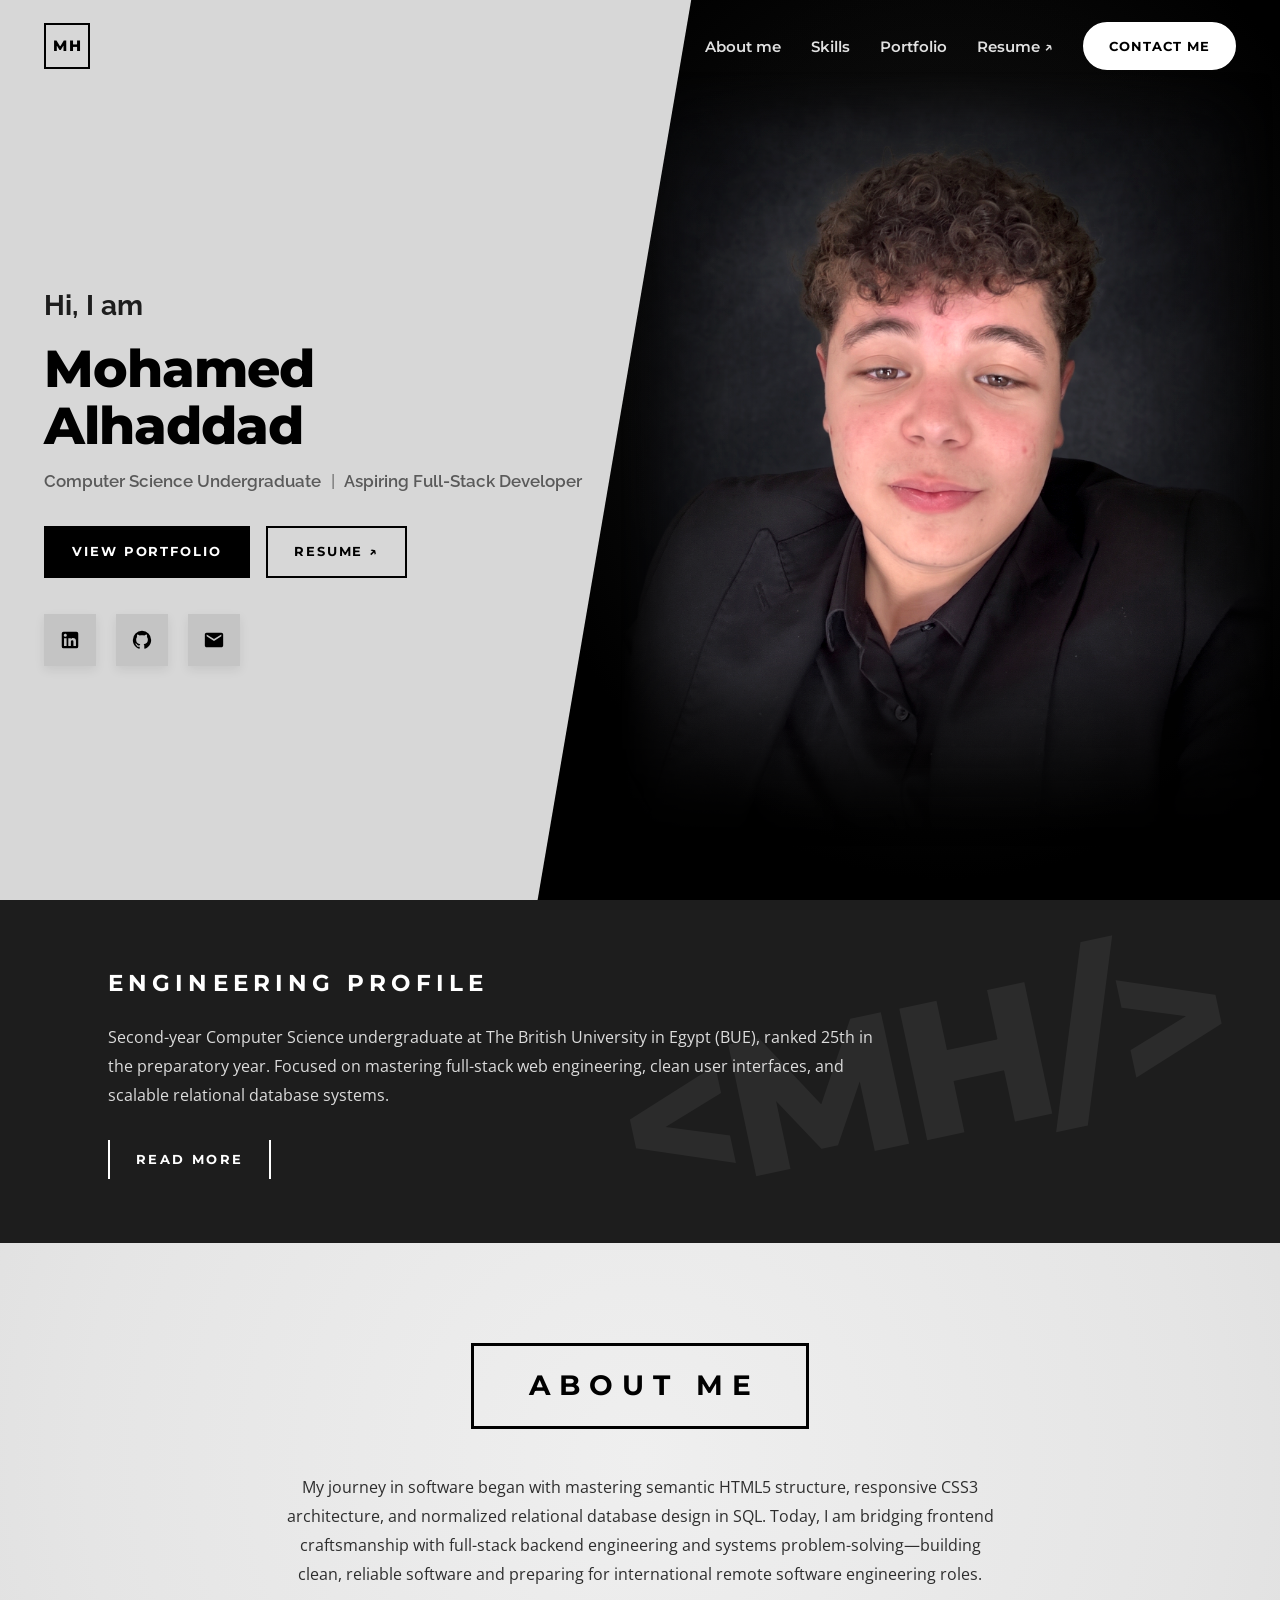
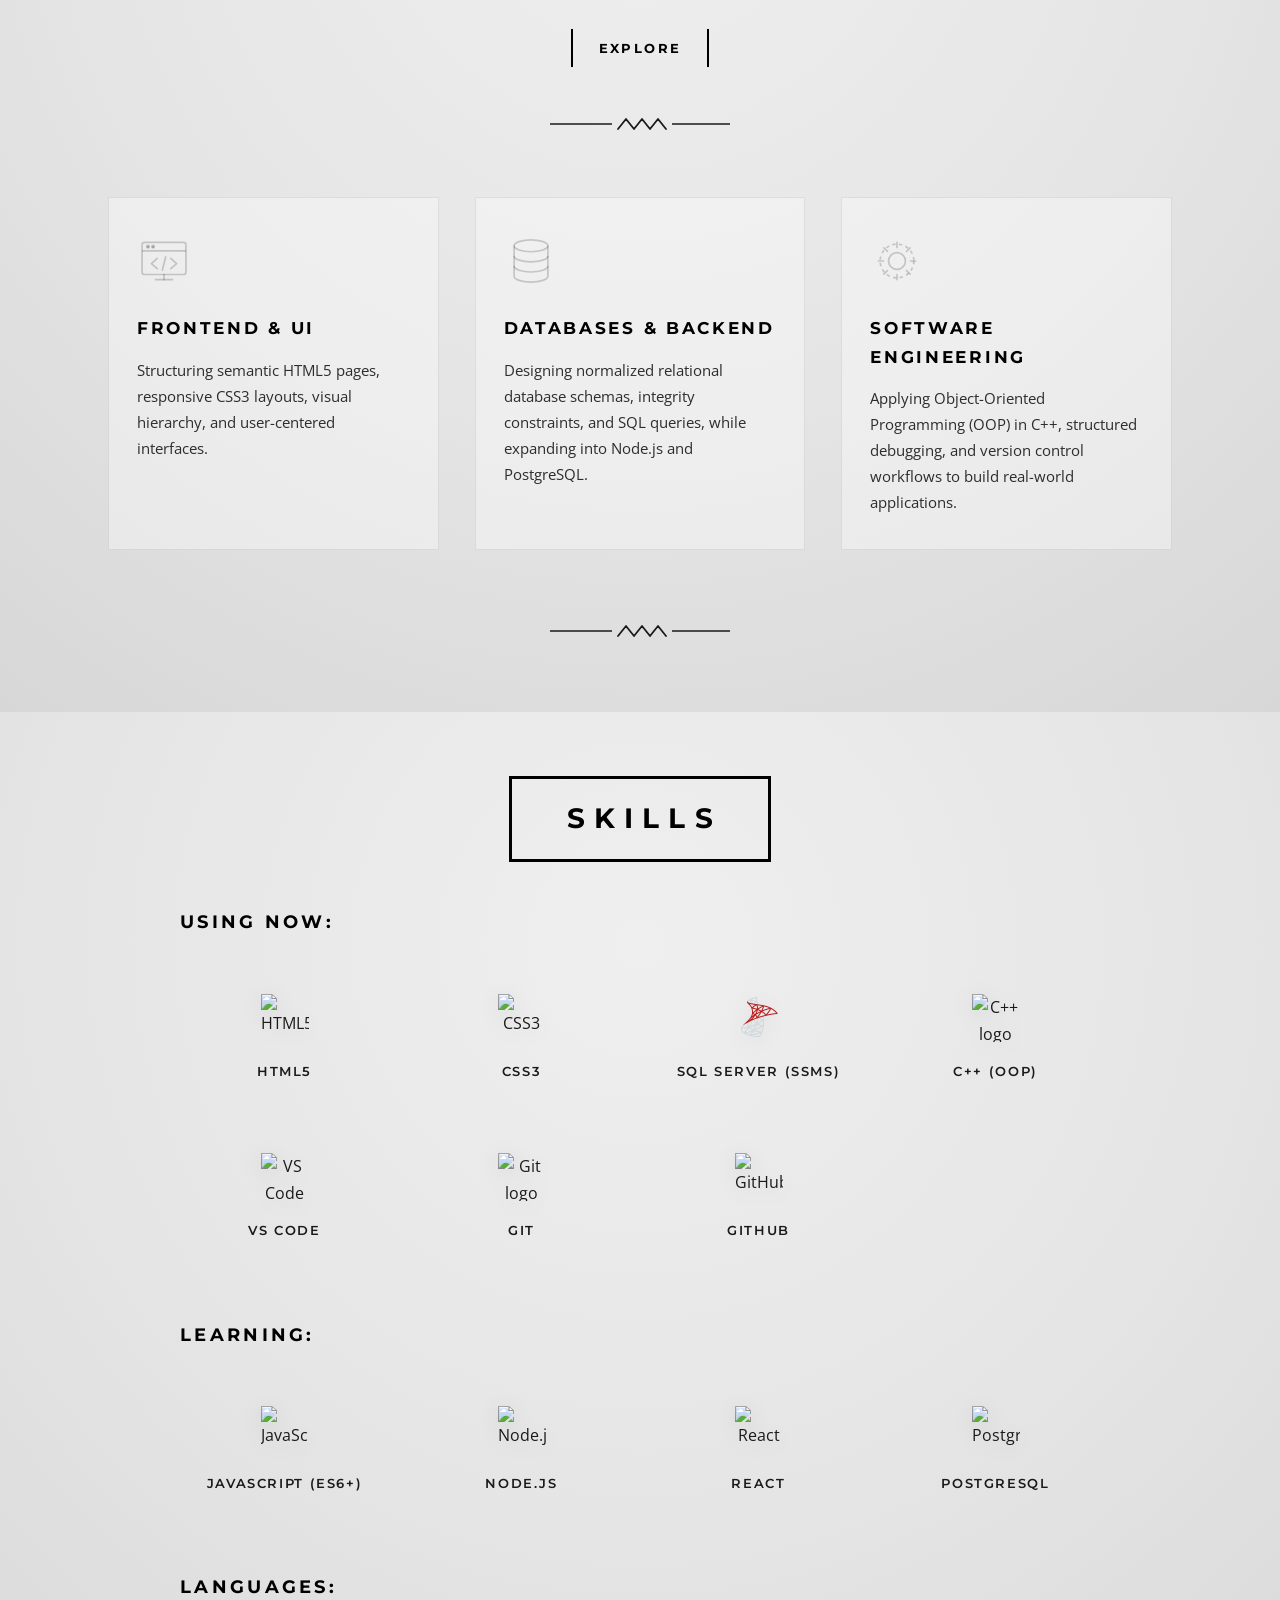
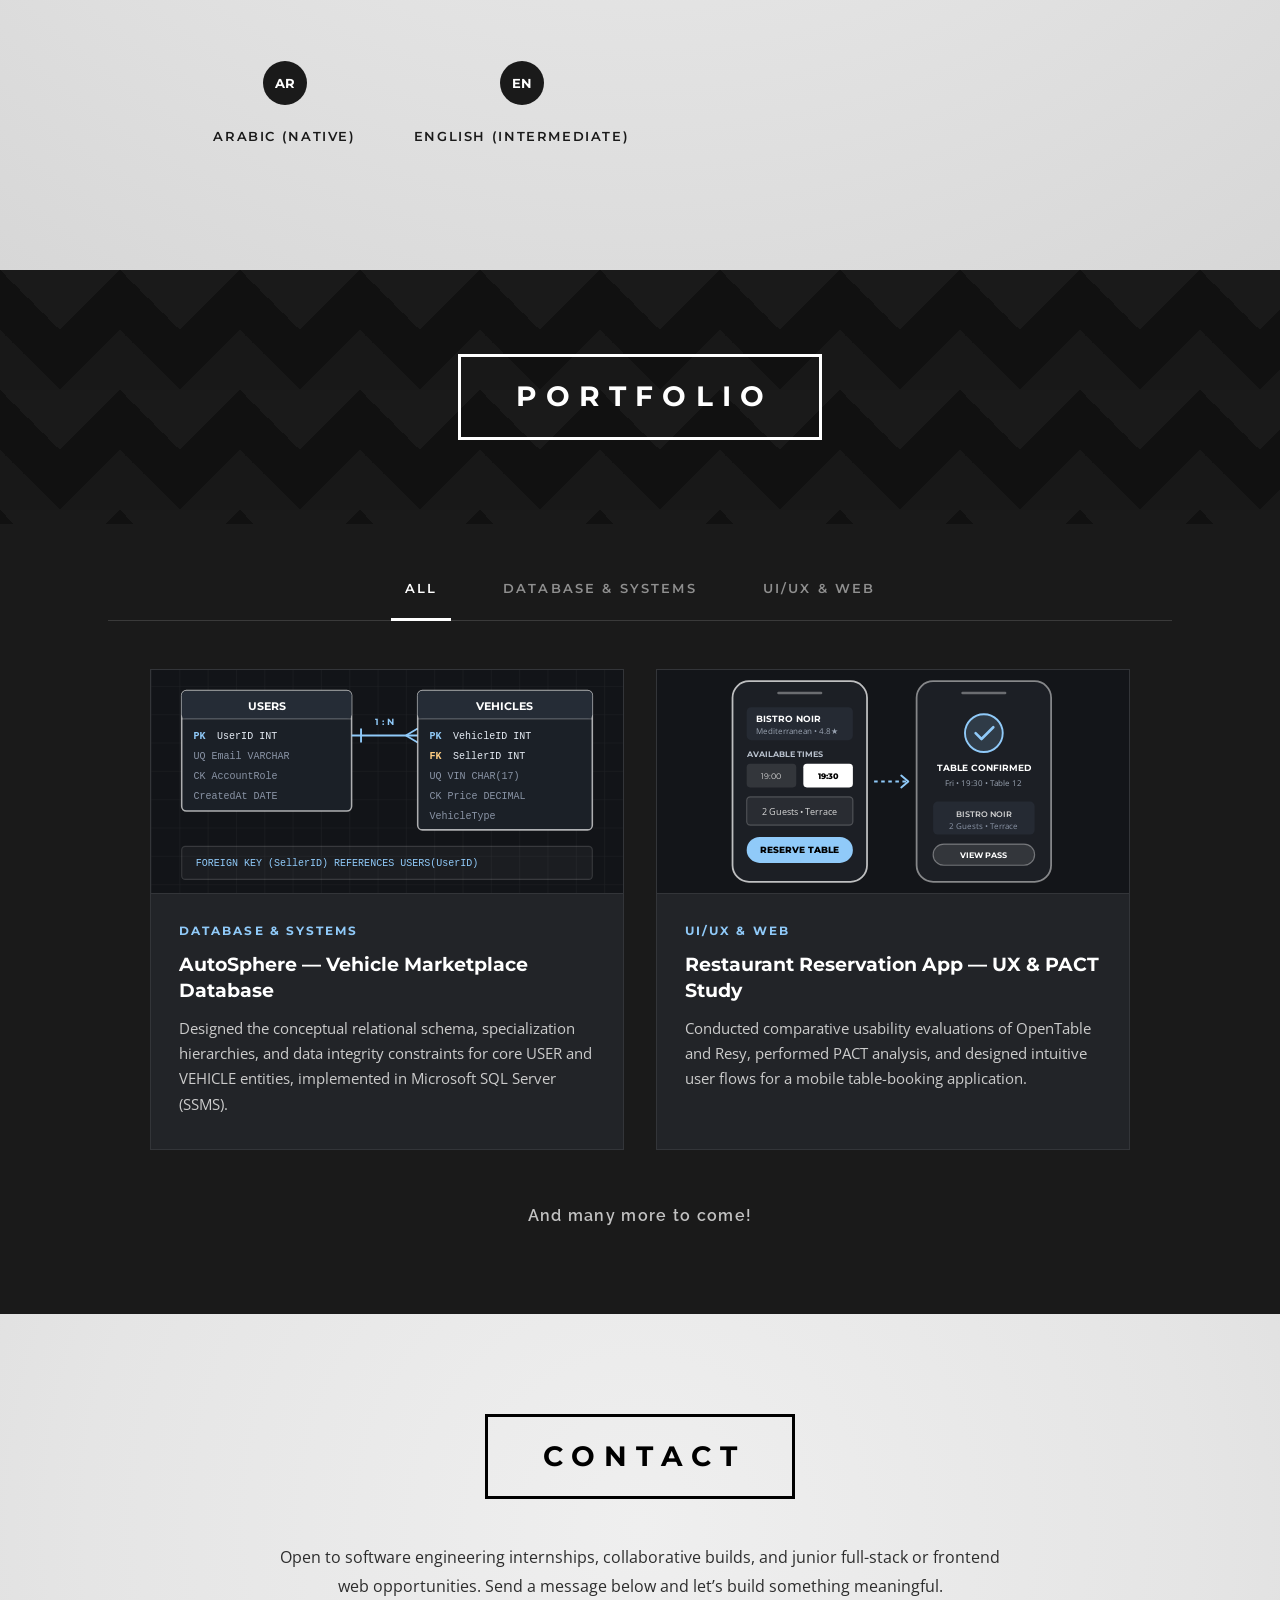
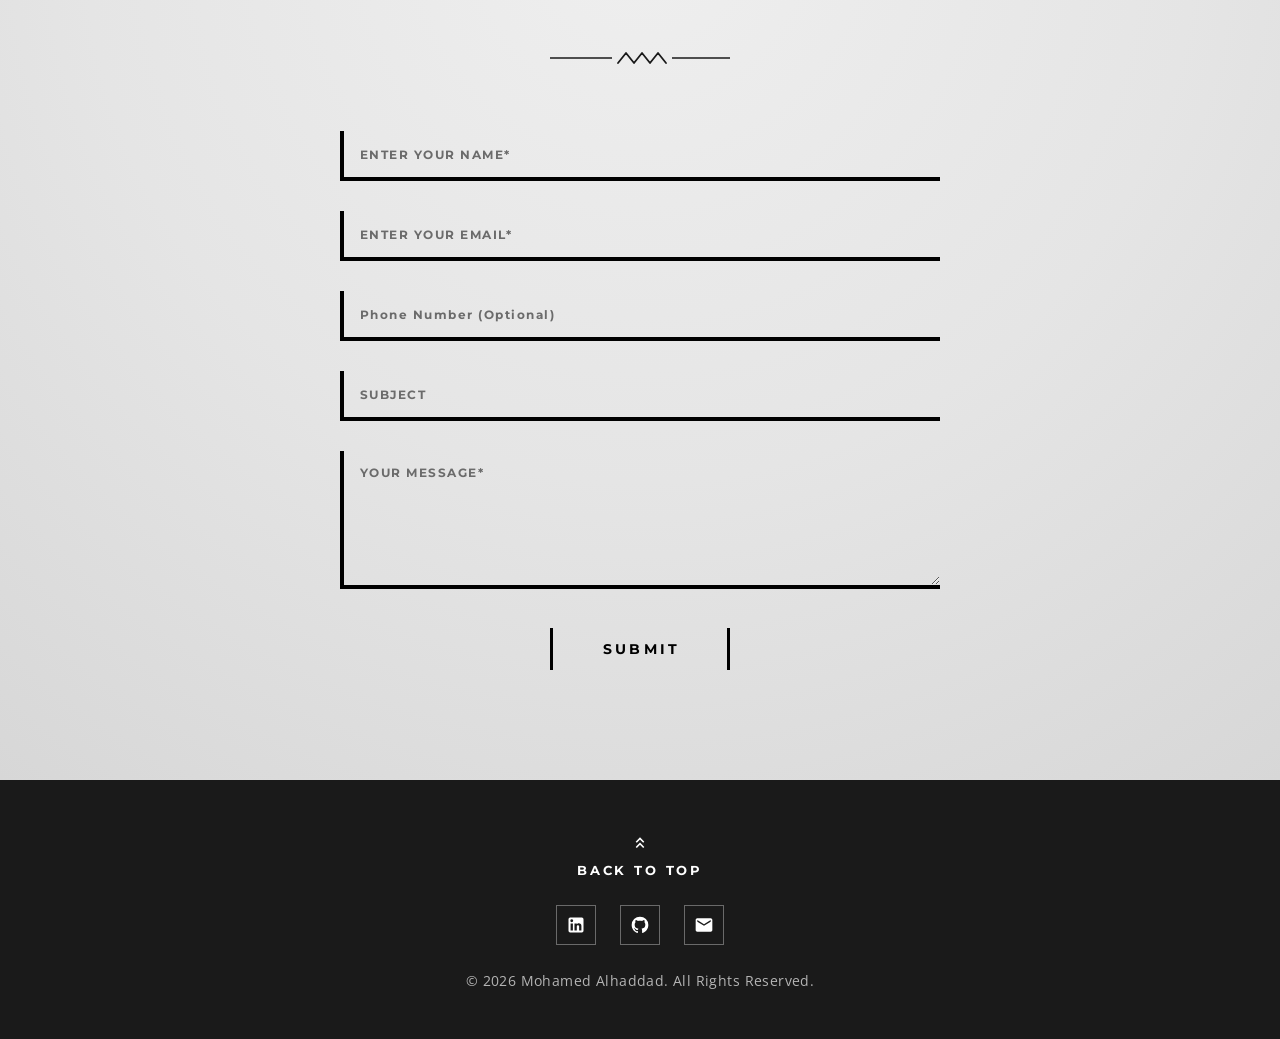
==== commit f722d06d: "Add files via upload" ====
--- a/index.html
+++ b/index.html
@@ -645,14 +645,14 @@
         <form
           class="contact-form reveal"
           id="contact-form"
-          action="https://formsubmit.co/ajax/mohamed.elhaddad.cs@gmail.com"
+          action="https://formsubmit.co/mohamed.elhaddad.cs@gmail.com"
           method="POST"
-          novalidate
         >
           <!-- FormSubmit Hidden Configuration Fields -->
+          <input type="hidden" name="_subject" value="New Portfolio Inquiry — mohamedalhaddad.com" />
           <input type="hidden" name="_template" value="table" />
-          <input type="hidden" name="_subject" value="New Portfolio Inquiry — mohamedalhaddad.com" />
           <input type="hidden" name="_captcha" value="false" />
+          <input type="hidden" name="_next" value="https://mohamedalhaddad.com/?sent=true#contact" />
           <input type="text" name="_honey" class="sr-only" tabindex="-1" autocomplete="off" aria-hidden="true" />
 
           <div class="form-field">
@@ -666,7 +666,6 @@
               autocomplete="name"
               required
             />
-            <span class="field-error" id="error-name" role="alert"></span>
           </div>
 
           <div class="form-field">
@@ -680,7 +679,18 @@
               autocomplete="email"
               required
             />
-            <span class="field-error" id="error-email" role="alert"></span>
+          </div>
+
+          <div class="form-field">
+            <label for="contact-phone" class="sr-only">Phone number (optional)</label>
+            <input
+              type="tel"
+              id="contact-phone"
+              name="phone"
+              class="form-input"
+              placeholder="Phone Number (Optional)"
+              autocomplete="tel"
+            />
           </div>
 
           <div class="form-field">
@@ -704,7 +714,6 @@
               placeholder="YOUR MESSAGE*"
               required
             ></textarea>
-            <span class="field-error" id="error-message" role="alert"></span>
           </div>
 
           <div class="form-actions">
--- a/css/sections.css
+++ b/css/sections.css
@@ -391,7 +391,11 @@
   margin-bottom: 30px;
 }
 
-.form-input {
+.form-input,
+.contact-form input[type='text']:not(.sr-only),
+.contact-form input[type='email'],
+.contact-form input[type='tel'],
+.contact-form textarea {
   width: 100%;
   background: transparent;
   border: none;
@@ -409,7 +413,11 @@
     padding-left var(--transition-fast);
 }
 
-.form-input::placeholder {
+.form-input::placeholder,
+.contact-form input[type='text']:not(.sr-only)::placeholder,
+.contact-form input[type='email']::placeholder,
+.contact-form input[type='tel']::placeholder,
+.contact-form textarea::placeholder {
   color: #6b6b6b;
   font-family: var(--font-heading);
   font-weight: 700;
@@ -417,7 +425,11 @@
   letter-spacing: 0.12em;
 }
 
-.form-input:focus {
+.form-input:focus,
+.contact-form input[type='text']:not(.sr-only):focus,
+.contact-form input[type='email']:focus,
+.contact-form input[type='tel']:focus,
+.contact-form textarea:focus {
   outline: none;
   background-color: rgba(255, 255, 255, 0.45);
   padding-left: 20px;
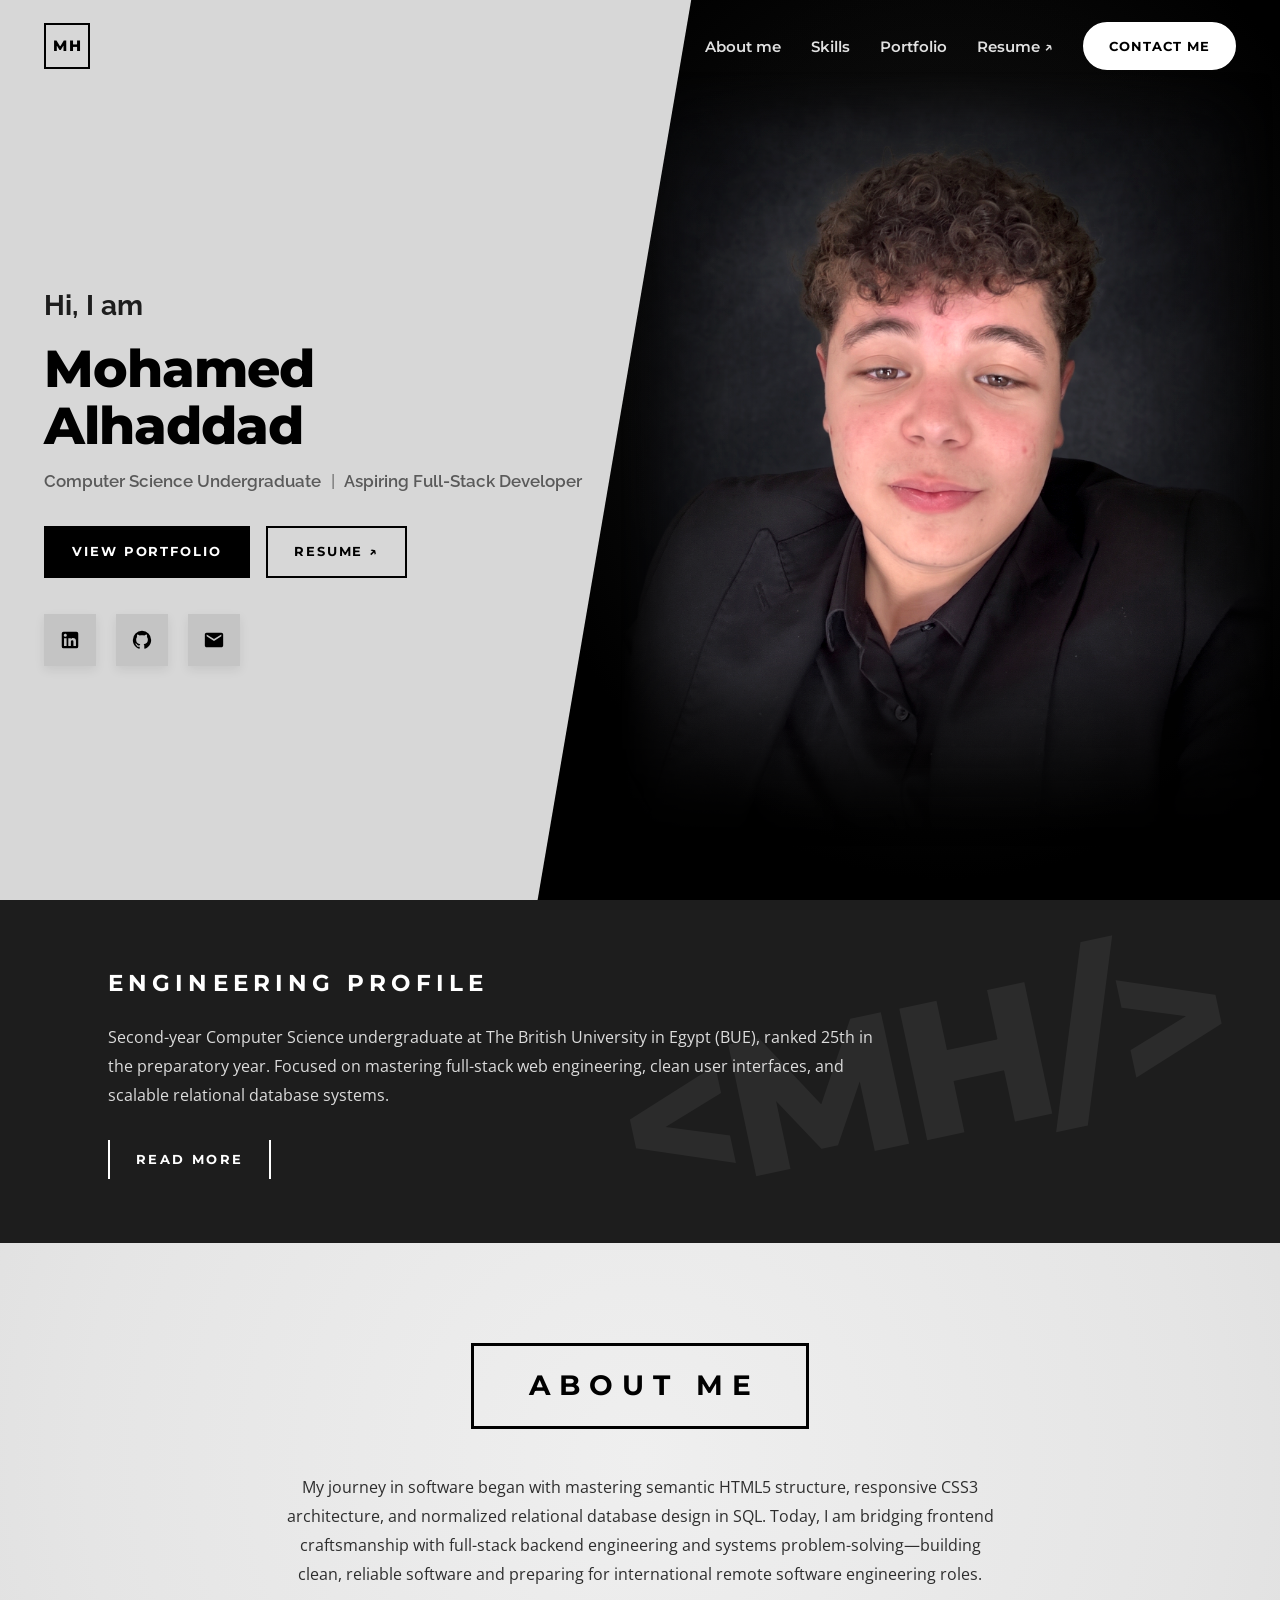
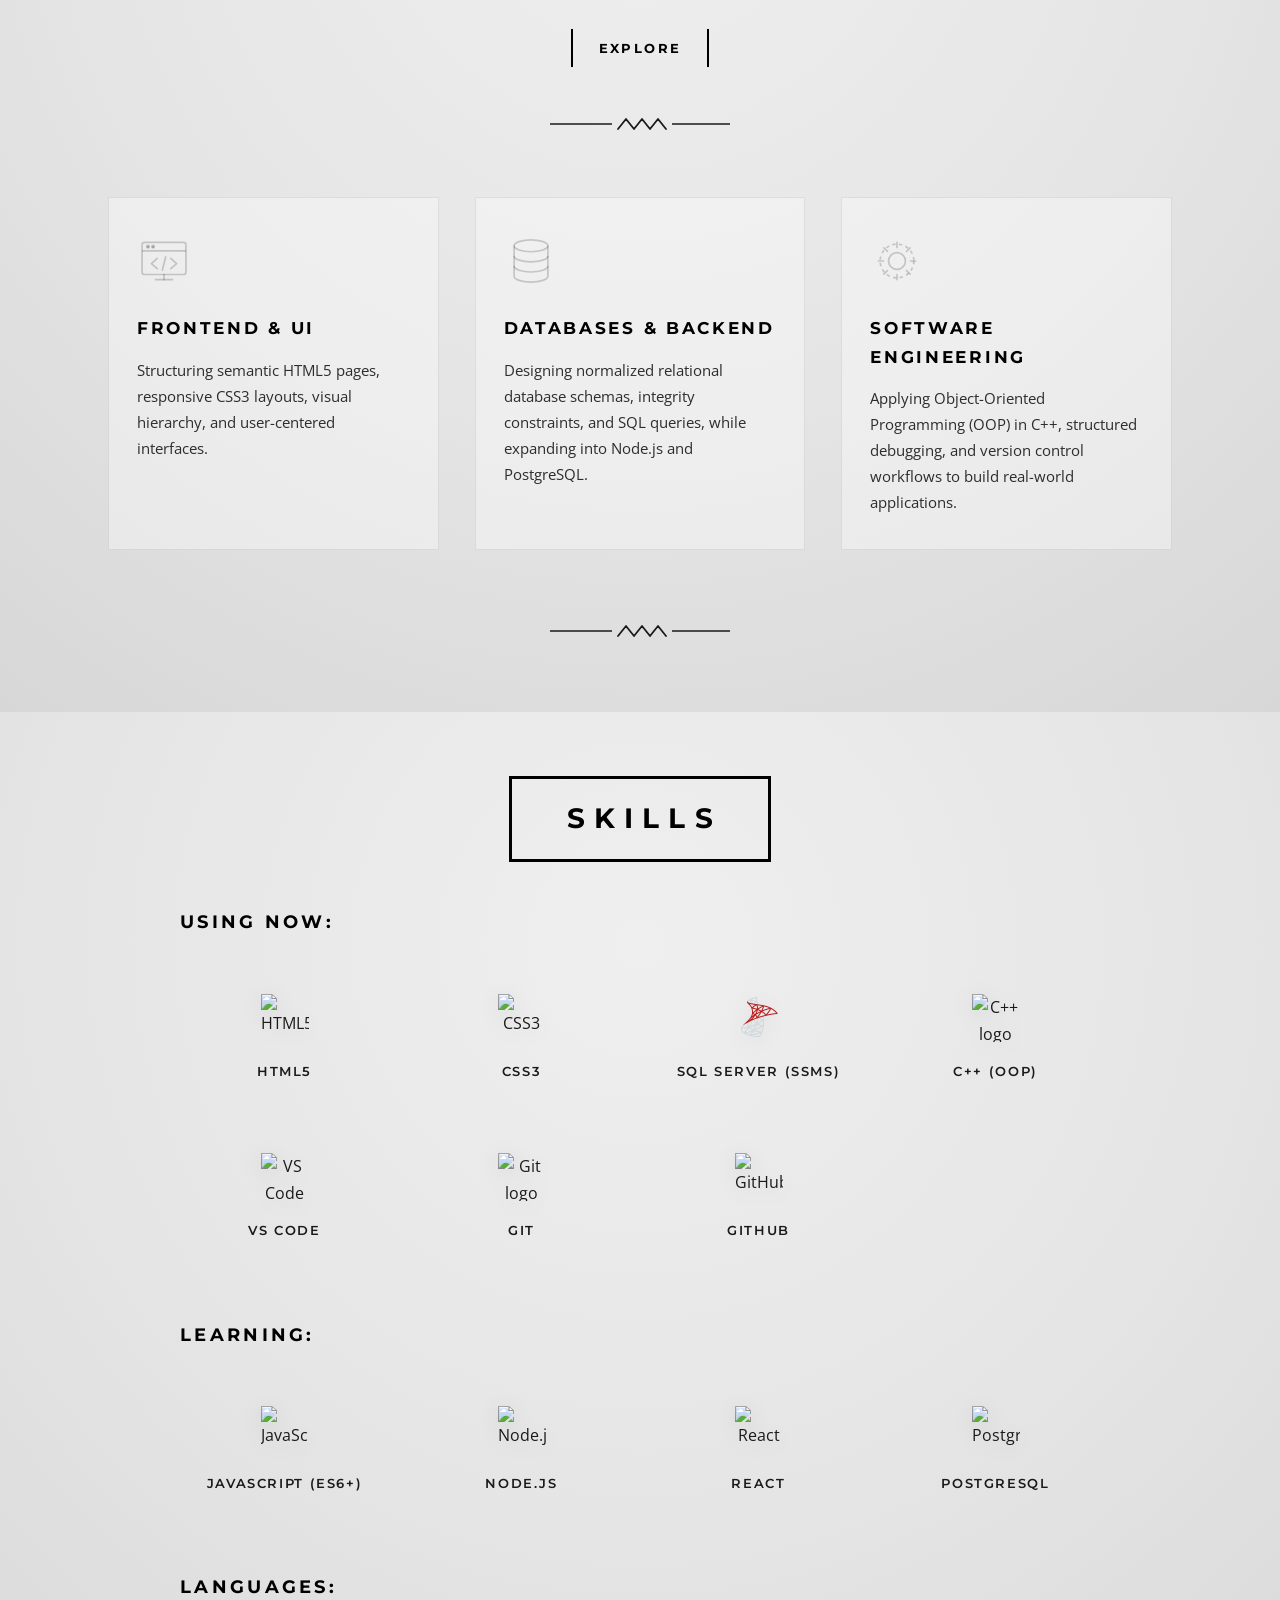
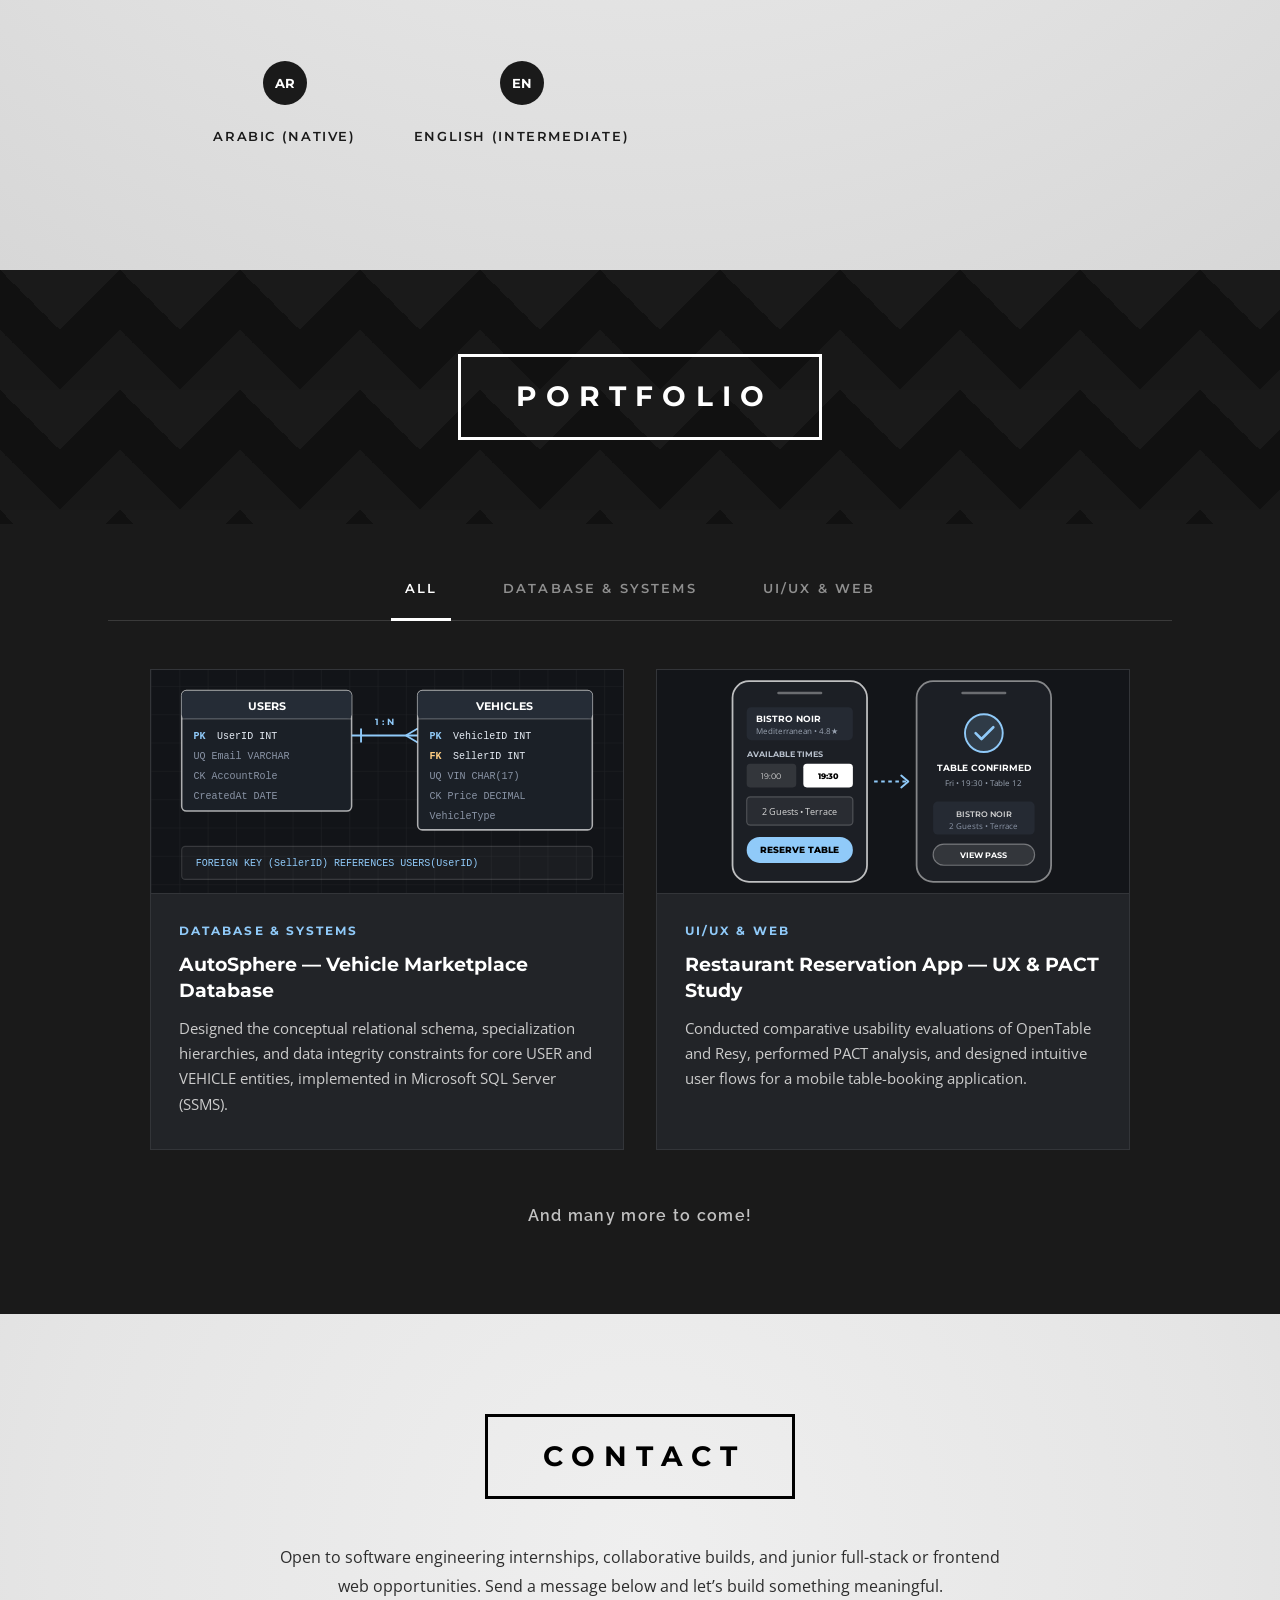
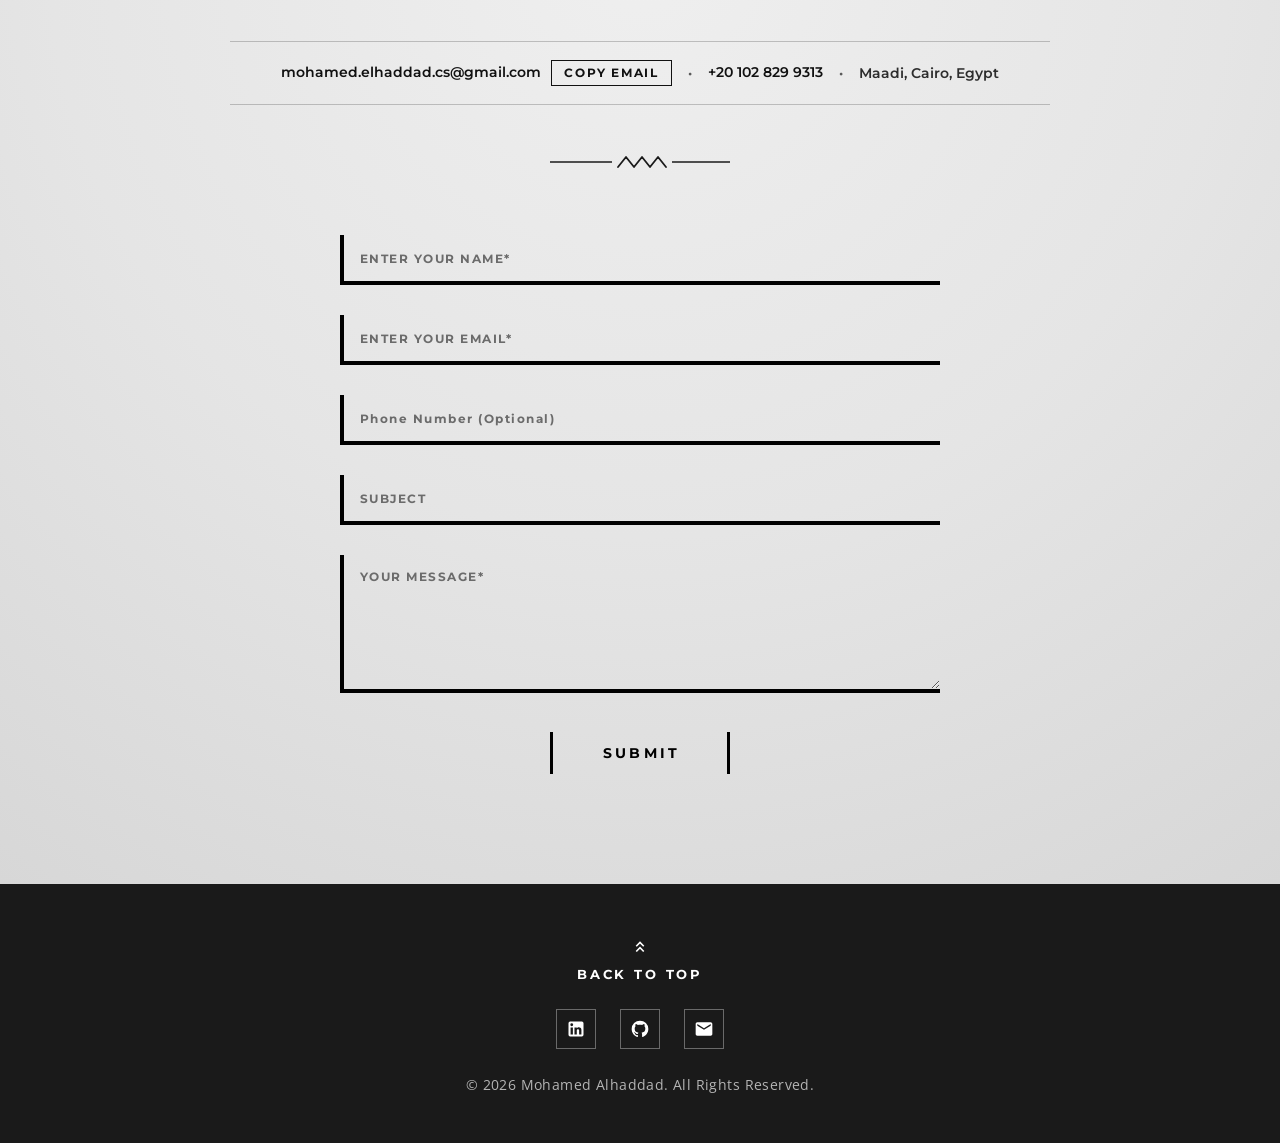
==== commit 20a07e29: "Add files via upload" ====
--- a/index.html
+++ b/index.html
@@ -634,6 +634,27 @@
           Open to software engineering internships, collaborative builds, and junior full-stack or frontend web opportunities. Send a message below and let&rsquo;s build something meaningful.
         </p>
 
+        <!-- Direct Contact Bar -->
+        <div class="contact-bar reveal" aria-label="Direct contact information">
+          <div class="contact-bar-email-group">
+            <a href="mailto:mohamed.elhaddad.cs@gmail.com" class="contact-bar-link">
+              mohamed.elhaddad.cs@gmail.com
+            </a>
+            <button
+              type="button"
+              class="copy-email-btn"
+              id="copy-email-btn"
+              data-email="mohamed.elhaddad.cs@gmail.com"
+            >
+              COPY EMAIL
+            </button>
+          </div>
+          <span class="contact-bar-dot" aria-hidden="true">&middot;</span>
+          <a href="tel:+201028299313" class="contact-bar-link">+20 102 829 9313</a>
+          <span class="contact-bar-dot" aria-hidden="true">&middot;</span>
+          <span class="contact-bar-location">Maadi, Cairo, Egypt</span>
+        </div>
+
         <div class="geo-divider reveal" aria-hidden="true">
           <svg viewBox="0 0 180 18" width="180" height="18" fill="none">
             <line x1="0" y1="9" x2="62" y2="9" stroke="#1A1A1A" stroke-width="1.6" />
@@ -642,25 +663,17 @@
           </svg>
         </div>
 
-        <form
-          class="contact-form reveal"
-          id="contact-form"
-          action="https://formsubmit.co/mohamed.elhaddad.cs@gmail.com"
-          method="POST"
-        >
-          <!-- FormSubmit Hidden Configuration Fields -->
-          <input type="hidden" name="_subject" value="New Portfolio Inquiry — mohamedalhaddad.com" />
-          <input type="hidden" name="_template" value="table" />
-          <input type="hidden" name="_captcha" value="false" />
-          <input type="hidden" name="_next" value="https://mohamedalhaddad.com/?sent=true#contact" />
-          <input type="text" name="_honey" class="sr-only" tabindex="-1" autocomplete="off" aria-hidden="true" />
+        <form class="contact-form reveal" id="contact-form" method="POST">
+          <!-- Web3Forms Hidden Configuration Fields -->
+          <input type="hidden" name="access_key" value="d8716851-b2fd-4434-b559-8a303d250d9a" />
+          <input type="hidden" name="subject" value="New Portfolio Inquiry — mohamedalhaddad.com" />
 
           <div class="form-field">
             <label for="contact-name" class="sr-only">Enter your name</label>
             <input
               type="text"
               id="contact-name"
-              name="Name"
+              name="name"
               class="form-input"
               placeholder="ENTER YOUR NAME*"
               autocomplete="name"
@@ -673,7 +686,7 @@
             <input
               type="email"
               id="contact-email"
-              name="Email"
+              name="email"
               class="form-input"
               placeholder="ENTER YOUR EMAIL*"
               autocomplete="email"
@@ -708,7 +721,7 @@
             <label for="contact-message" class="sr-only">Your message</label>
             <textarea
               id="contact-message"
-              name="Message"
+              name="message"
               class="form-input form-textarea"
               rows="5"
               placeholder="YOUR MESSAGE*"
--- a/css/sections.css
+++ b/css/sections.css
@@ -382,6 +382,81 @@
   padding: 100px 0 110px;
 }
 
+/* Direct Contact Bar */
+.contact-bar {
+  display: flex;
+  flex-wrap: wrap;
+  align-items: center;
+  justify-content: center;
+  gap: 12px 16px;
+  max-width: 820px;
+  margin: 0 auto 12px;
+  padding: 18px 24px;
+  border-top: 1.5px solid rgba(17, 17, 17, 0.22);
+  border-bottom: 1.5px solid rgba(17, 17, 17, 0.22);
+  font-family: var(--font-heading);
+  font-size: 0.86rem;
+  font-weight: 600;
+  color: #111111;
+}
+
+.contact-bar-email-group {
+  display: inline-flex;
+  flex-wrap: wrap;
+  align-items: center;
+  justify-content: center;
+  gap: 10px;
+}
+
+.contact-bar-link {
+  color: #111111;
+  border-bottom: 1px solid transparent;
+  transition: border-color var(--transition-fast), opacity var(--transition-fast);
+}
+
+.contact-bar-link:hover {
+  border-bottom-color: #111111;
+}
+
+.contact-bar-dot {
+  color: #5a5a5a;
+  font-weight: 700;
+  user-select: none;
+}
+
+.contact-bar-location {
+  color: var(--text-body);
+}
+
+.copy-email-btn {
+  display: inline-flex;
+  align-items: center;
+  justify-content: center;
+  padding: 5px 12px;
+  border: 1.5px solid #111111;
+  background-color: transparent;
+  color: #111111;
+  font-family: var(--font-heading);
+  font-size: 0.72rem;
+  font-weight: 700;
+  letter-spacing: 0.14em;
+  text-transform: uppercase;
+  white-space: nowrap;
+  transition: background-color var(--transition-fast),
+    color var(--transition-fast),
+    transform var(--transition-fast);
+}
+
+.copy-email-btn:hover,
+.copy-email-btn.is-copied {
+  background-color: #111111;
+  color: #ffffff;
+}
+
+.copy-email-btn:hover {
+  transform: translateY(-1px);
+}
+
 .contact-form {
   max-width: 600px;
   margin: 0 auto;
--- a/css/responsive.css
+++ b/css/responsive.css
@@ -184,6 +184,18 @@
   .portfolio-banner {
     padding: 64px 0;
   }
+
+  .contact-bar {
+    flex-direction: column;
+    gap: 10px;
+    padding: 18px 16px;
+    font-size: 0.83rem;
+    text-align: center;
+  }
+
+  .contact-bar-dot {
+    display: none;
+  }
 }
 
 /* Compact Mobile */
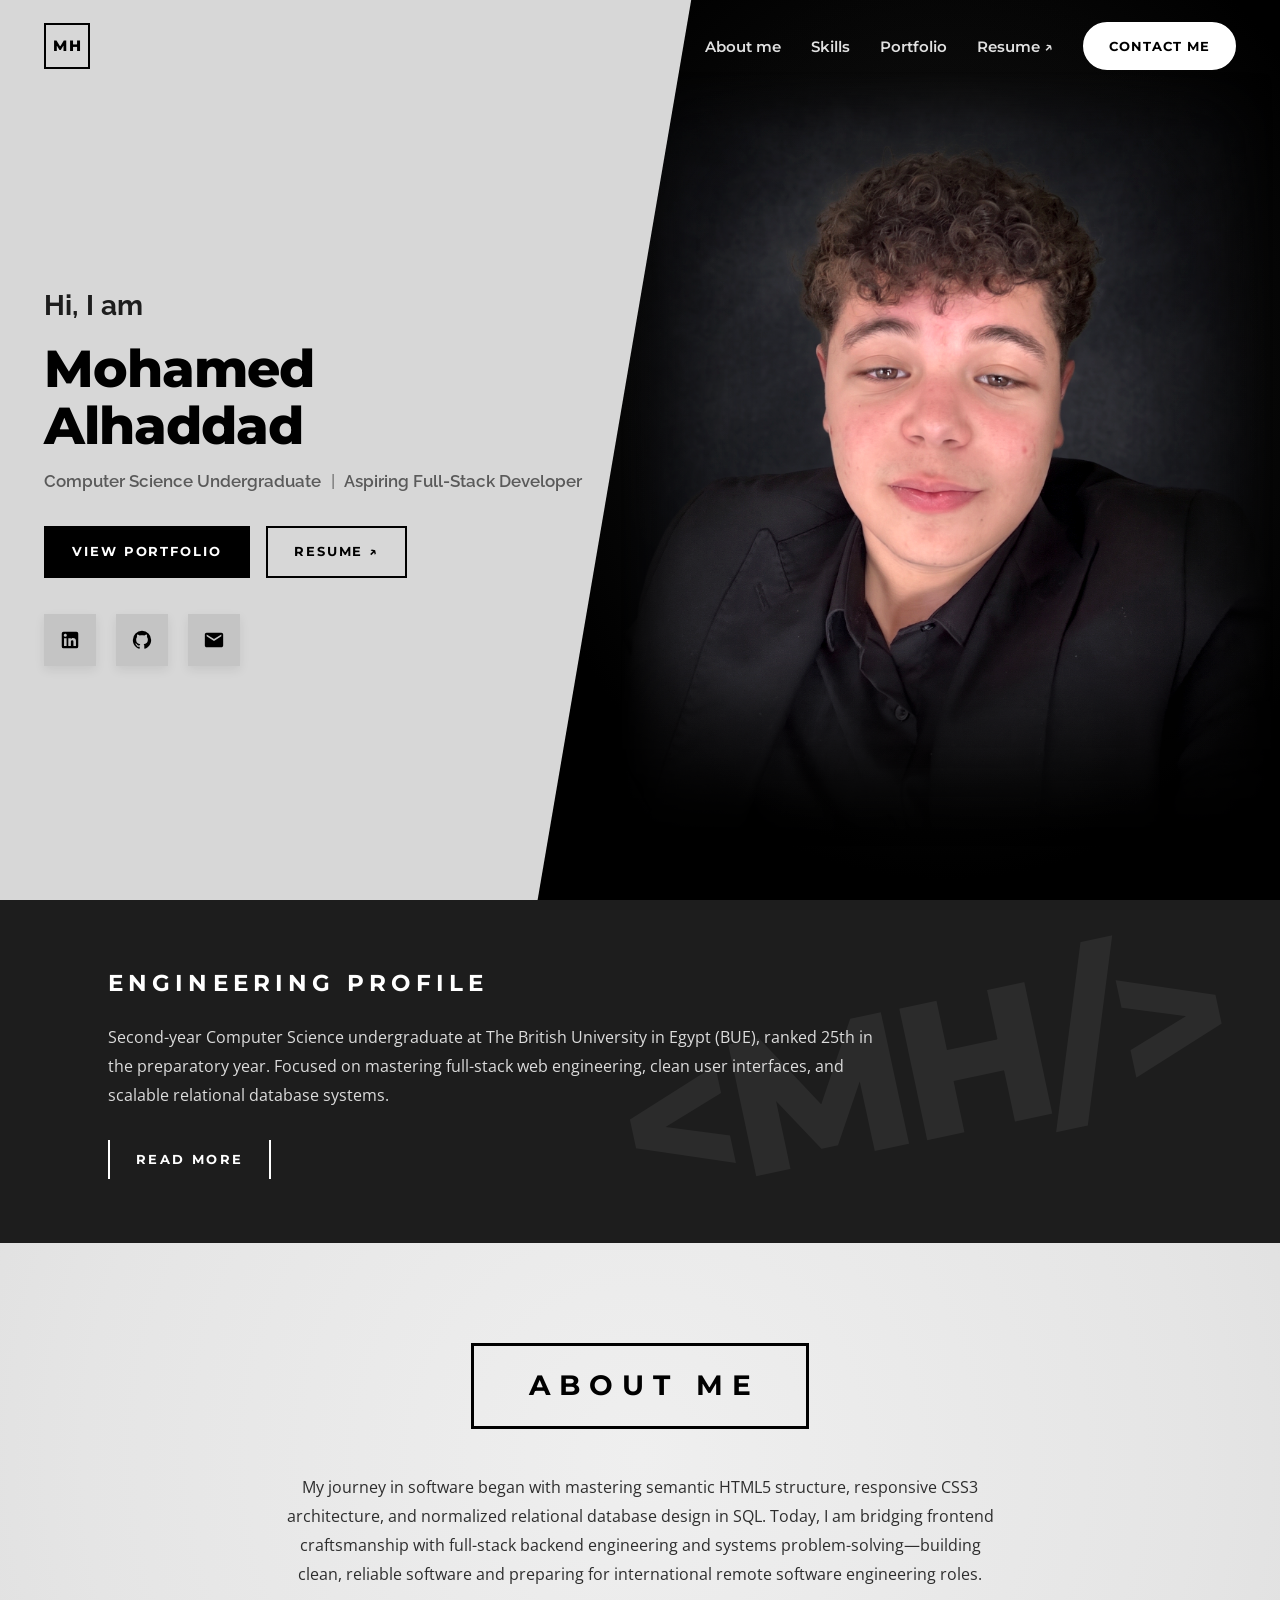
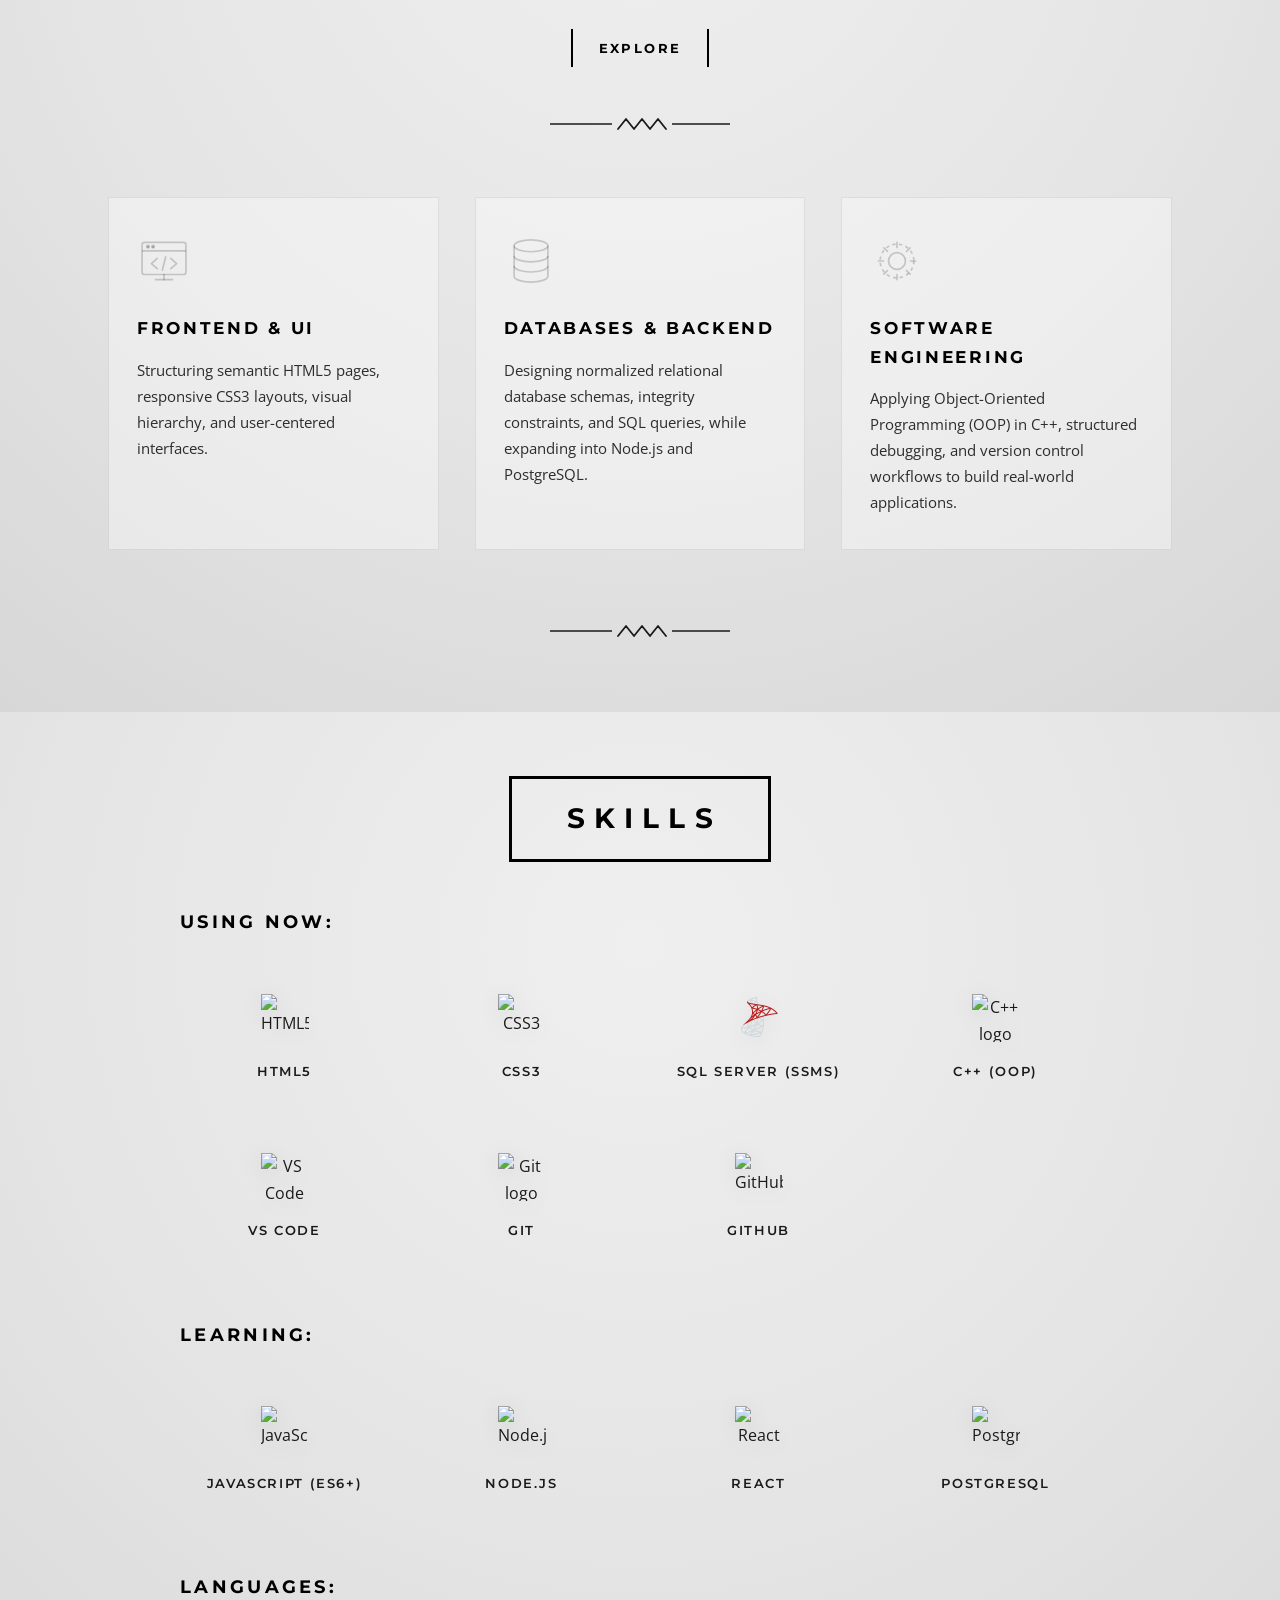
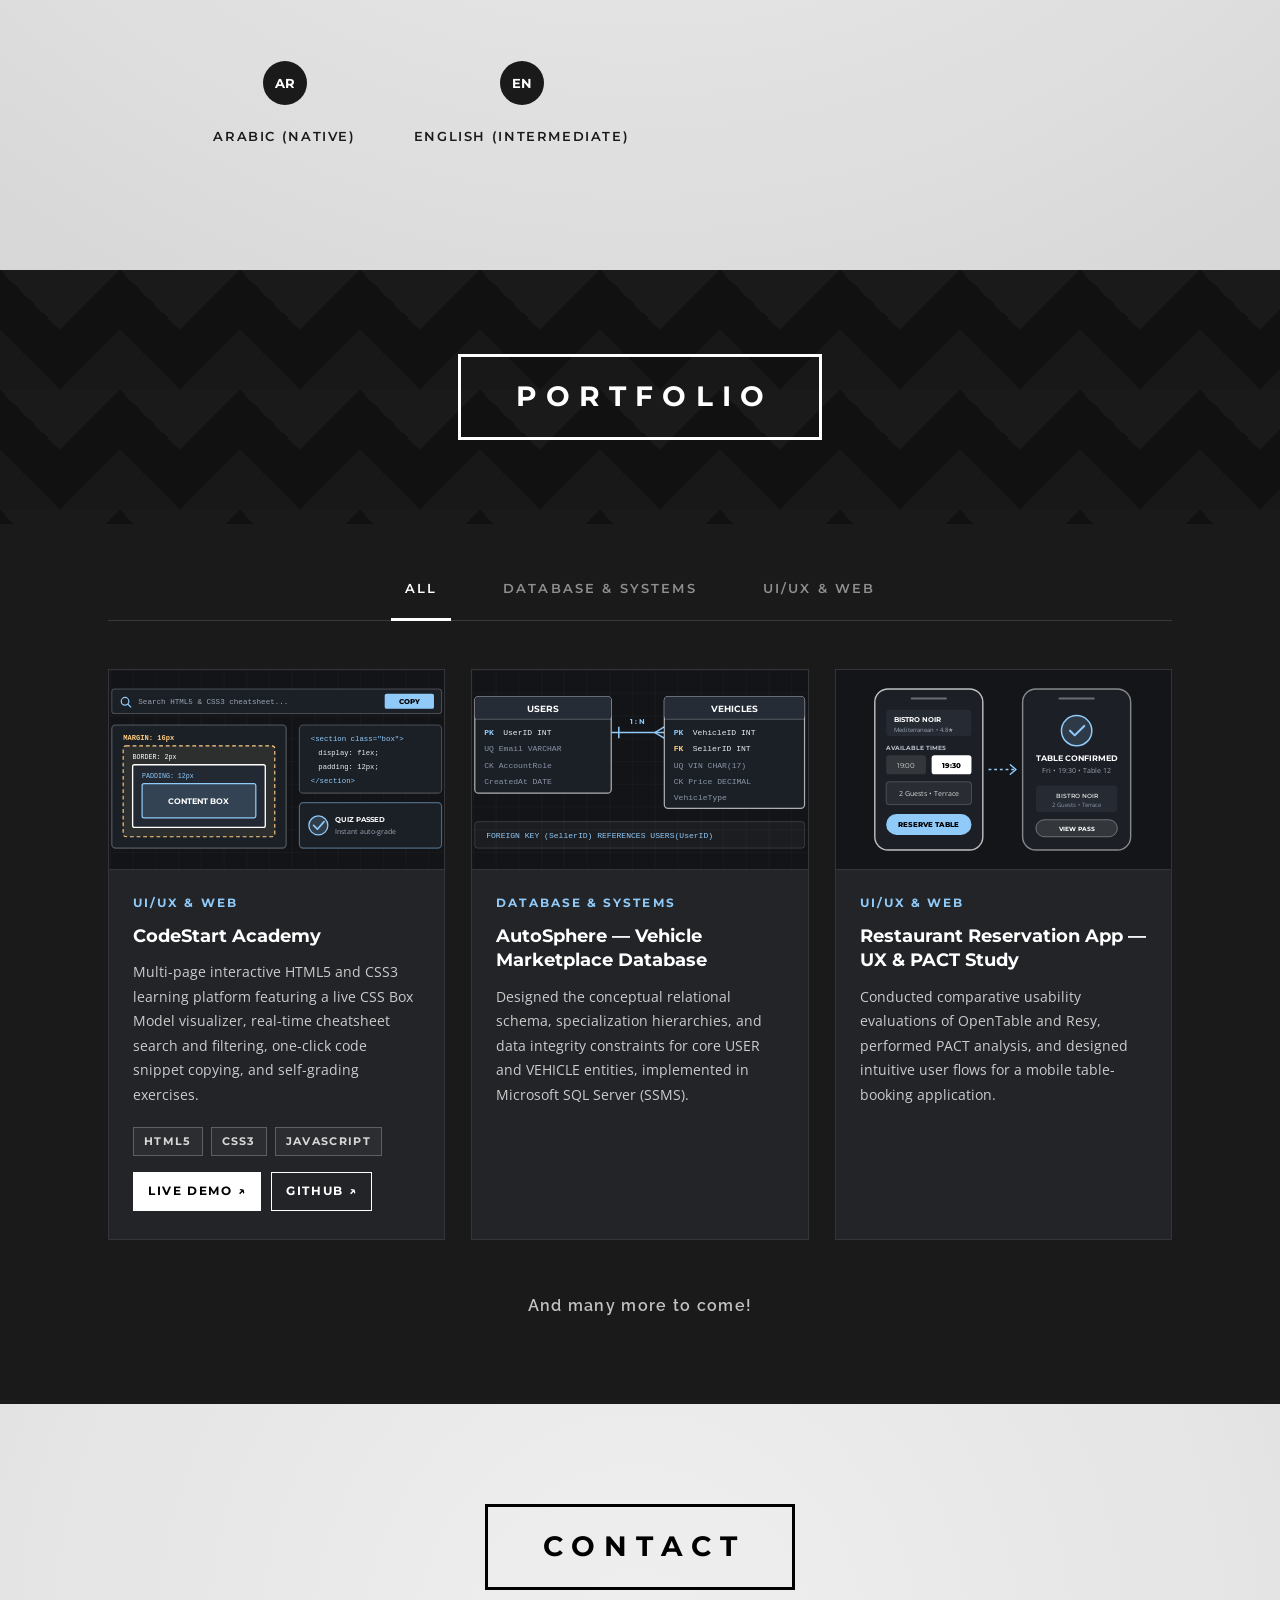
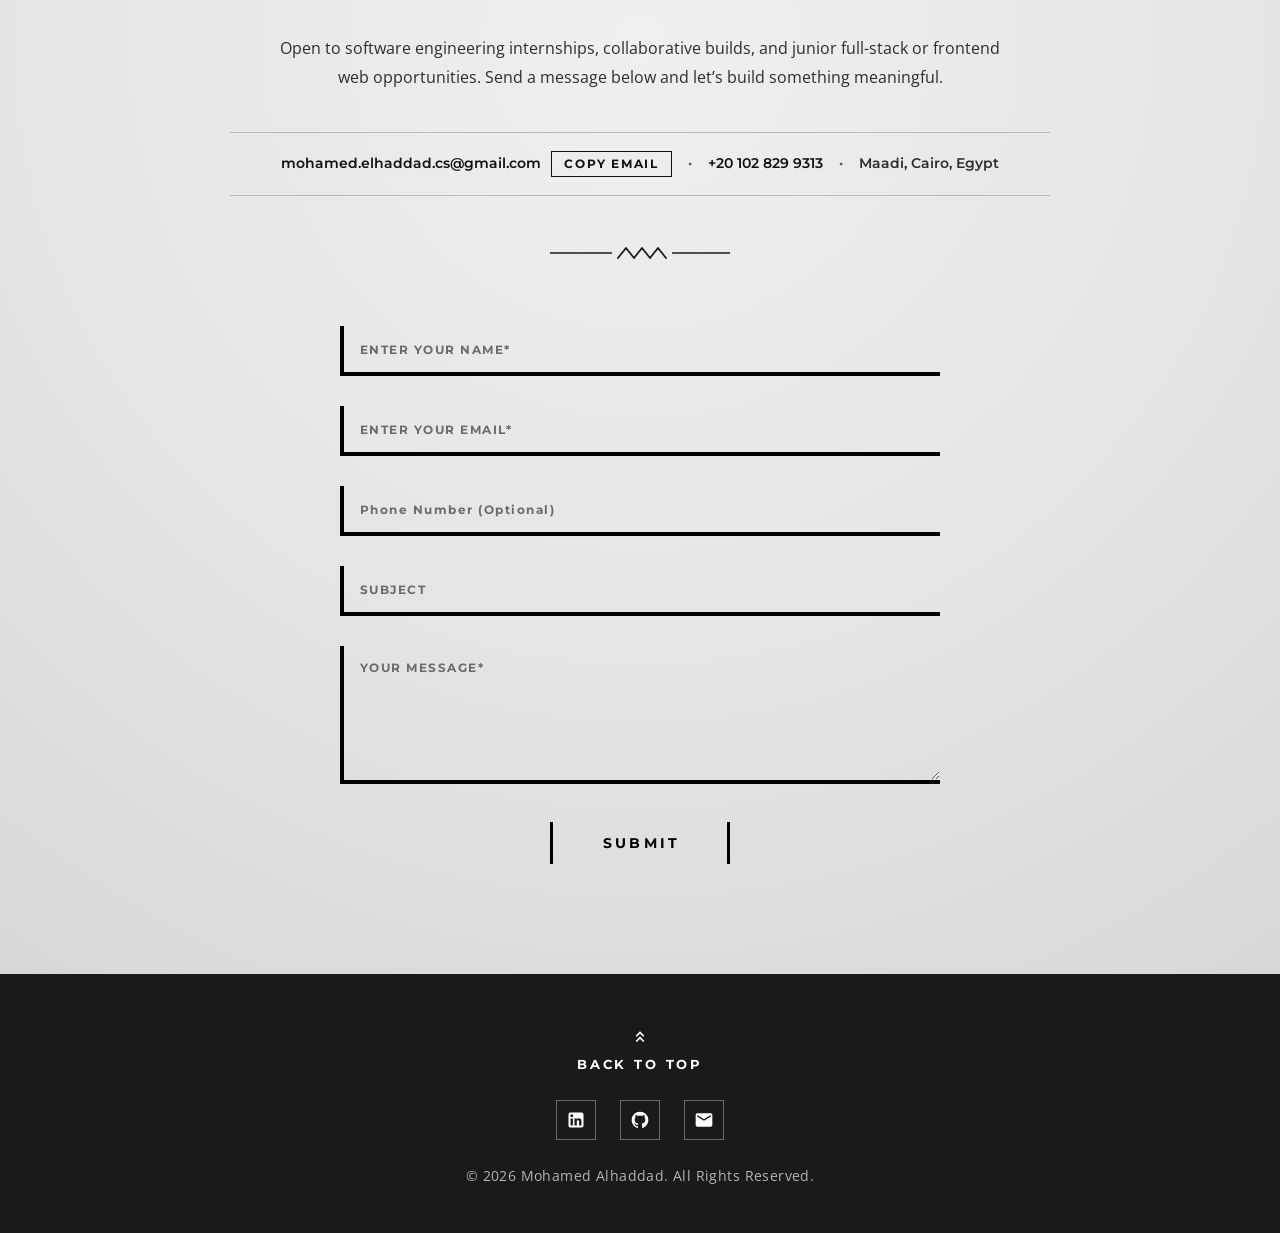
==== commit 5c816038: "Add files via upload" ====
--- a/index.html
+++ b/index.html
@@ -110,7 +110,7 @@
 
           <div class="hero-socials reveal-hero" aria-label="Social and contact links">
             <a
-              href="https://www.linkedin.com/in/mohamed-el-haddad-cs/"
+              href="https://www.linkedin.com/in/mohamed-alhaddad-cs/"
               target="_blank"
               rel="noopener noreferrer"
               class="social-box"
@@ -451,7 +451,7 @@
       </div>
     </section>
 
-    <!-- ================= PORTFOLIO SECTION (2 CURATED PROJECTS) ================= -->
+    <!-- ================= PORTFOLIO SECTION (3 CURATED PROJECTS) ================= -->
     <section class="portfolio-section" id="portfolio">
       <div class="portfolio-banner">
         <div class="portfolio-banner-pattern" aria-hidden="true"></div>
@@ -495,7 +495,91 @@
           </div>
 
           <div class="portfolio-grid" id="portfolio-grid">
-            <!-- Project 1: AutoSphere Relational Database -->
+            <!-- Project 1: CodeStart Academy -->
+            <article class="project-card reveal" data-category="ui-ux-web">
+              <div class="project-visual project-visual--codestart" aria-hidden="true">
+                <svg viewBox="0 0 400 210" width="100%" height="100%" preserveAspectRatio="xMidYMid slice">
+                  <defs>
+                    <pattern id="grid-cs" width="24" height="24" patternUnits="userSpaceOnUse">
+                      <path d="M 24 0 L 0 0 0 24" fill="none" stroke="rgba(255,255,255,0.05)" stroke-width="1" />
+                    </pattern>
+                  </defs>
+                  <rect width="400" height="210" fill="#121418" />
+                  <rect width="400" height="210" fill="url(#grid-cs)" />
+
+                  <!-- Top Search / Cheatsheet Bar -->
+                  <rect x="26" y="20" width="348" height="26" rx="3" fill="#1B2027" stroke="rgba(255,255,255,0.22)" stroke-width="1.1" />
+                  <circle cx="40" cy="33" r="4" fill="none" stroke="#90CAF9" stroke-width="1.3" />
+                  <line x1="43" y1="36" x2="46" y2="39" stroke="#90CAF9" stroke-width="1.3" stroke-linecap="round" />
+                  <text x="54" y="36" fill="#9AA4B2" font-family="monospace" font-size="8">Search HTML5 &amp; CSS3 cheatsheet...</text>
+                  <rect x="314" y="25" width="52" height="16" rx="2" fill="#90CAF9" />
+                  <text x="340" y="36" text-anchor="middle" fill="#000000" font-family="Montserrat, sans-serif" font-size="7" font-weight="800">COPY</text>
+
+                  <!-- Live CSS Box Model Visualizer (Left) -->
+                  <rect x="26" y="58" width="184" height="130" rx="4" fill="#1B2027" stroke="rgba(255,255,255,0.28)" stroke-width="1.2" />
+                  <text x="38" y="74" fill="#FFCC80" font-family="monospace" font-size="7.5" font-weight="700">MARGIN: 16px</text>
+                  <rect x="38" y="80" width="160" height="96" rx="3" fill="rgba(255,204,128,0.08)" stroke="#FFCC80" stroke-width="1.2" stroke-dasharray="4 3" />
+                  <text x="48" y="94" fill="#FFFFFF" font-family="monospace" font-size="7">BORDER: 2px</text>
+                  <rect x="48" y="100" width="140" height="66" rx="2" fill="#232933" stroke="#FFFFFF" stroke-width="1.4" />
+                  <text x="58" y="114" fill="#90CAF9" font-family="monospace" font-size="7">PADDING: 12px</text>
+                  <rect x="58" y="120" width="120" height="36" rx="2" fill="rgba(144,202,249,0.16)" stroke="#90CAF9" stroke-width="1.3" />
+                  <text x="118" y="141" text-anchor="middle" fill="#FFFFFF" font-family="Montserrat, sans-serif" font-size="8.5" font-weight="700">CONTENT BOX</text>
+
+                  <!-- Interactive Quiz & Code Panel (Right) -->
+                  <rect x="224" y="58" width="150" height="72" rx="4" fill="#1B2027" stroke="rgba(255,255,255,0.22)" stroke-width="1.2" />
+                  <text x="236" y="75" fill="#90CAF9" font-family="monospace" font-size="7.8">&lt;section class="box"&gt;</text>
+                  <text x="244" y="90" fill="#E6ECF5" font-family="monospace" font-size="7.6">display: flex;</text>
+                  <text x="244" y="104" fill="#E6ECF5" font-family="monospace" font-size="7.6">padding: 12px;</text>
+                  <text x="236" y="119" fill="#90CAF9" font-family="monospace" font-size="7.8">&lt;/section&gt;</text>
+
+                  <!-- Self-Grading Exercise Status -->
+                  <rect x="224" y="140" width="150" height="48" rx="4" fill="#1B2027" stroke="rgba(144,202,249,0.45)" stroke-width="1.2" />
+                  <circle cx="244" cy="164" r="10" fill="rgba(144,202,249,0.18)" stroke="#90CAF9" stroke-width="1.4" />
+                  <polyline points="239,164 243,168 250,160" fill="none" stroke="#90CAF9" stroke-width="1.8" stroke-linecap="round" stroke-linejoin="round" />
+                  <text x="262" y="160" fill="#FFFFFF" font-family="Montserrat, sans-serif" font-size="7.5" font-weight="700">QUIZ PASSED</text>
+                  <text x="262" y="173" fill="#9AA4B2" font-family="Open Sans, sans-serif" font-size="7">Instant auto-grade</text>
+                </svg>
+                <div class="project-hover-overlay">
+                  <span class="overlay-badge">HTML5 &bull; CSS3 &bull; JAVASCRIPT</span>
+                </div>
+              </div>
+
+              <div class="project-content">
+                <span class="project-tag">UI/UX &amp; Web</span>
+                <h3 class="project-title">CodeStart Academy</h3>
+                <p class="project-description">
+                  Multi-page interactive HTML5 and CSS3 learning platform featuring a live CSS Box Model visualizer, real-time cheatsheet search and filtering, one-click code snippet copying, and self-grading exercises.
+                </p>
+
+                <div class="project-footer">
+                  <ul class="project-stack" aria-label="Technologies used">
+                    <li class="project-pill">HTML5</li>
+                    <li class="project-pill">CSS3</li>
+                    <li class="project-pill">JavaScript</li>
+                  </ul>
+                  <div class="project-links">
+                    <a
+                      href="https://mohaddad1.github.io/codestart-academy/"
+                      target="_blank"
+                      rel="noopener"
+                      class="project-btn project-btn--solid"
+                    >
+                      LIVE DEMO <span aria-hidden="true">&#8599;</span>
+                    </a>
+                    <a
+                      href="https://github.com/moHaddad1/codestart-academy"
+                      target="_blank"
+                      rel="noopener"
+                      class="project-btn project-btn--outline"
+                    >
+                      GITHUB <span aria-hidden="true">&#8599;</span>
+                    </a>
+                  </div>
+                </div>
+              </div>
+            </article>
+
+            <!-- Project 2: AutoSphere Relational Database -->
             <article class="project-card reveal" data-category="database-systems">
               <div class="project-visual project-visual--db" aria-hidden="true">
                 <svg viewBox="0 0 400 210" width="100%" height="100%" preserveAspectRatio="xMidYMid slice">
@@ -758,7 +842,7 @@
 
       <div class="footer-socials" aria-label="Footer social links">
         <a
-          href="https://www.linkedin.com/in/mohamed-el-haddad-cs/"
+          href="https://www.linkedin.com/in/mohamed-alhaddad-cs/"
           target="_blank"
           rel="noopener noreferrer"
           class="footer-social-link"
--- a/css/sections.css
+++ b/css/sections.css
@@ -257,13 +257,19 @@
   transform: scaleX(1);
 }
 
-/* Centered 2-Column Showcase Grid */
+/* Balanced 3-Column Showcase Grid (with centered 2-card & 1-card filtered states) */
 .portfolio-grid {
   display: grid;
-  grid-template-columns: repeat(2, minmax(0, 1fr));
+  grid-template-columns: repeat(3, minmax(0, 1fr));
+  gap: 26px;
+  max-width: 1120px;
+  margin: 0 auto;
+}
+
+.portfolio-grid.is-double {
+  grid-template-columns: repeat(2, minmax(0, 480px));
+  justify-content: center;
   gap: 32px;
-  max-width: 980px;
-  margin: 0 auto;
 }
 
 .portfolio-grid.is-single {
@@ -295,7 +301,7 @@
 
 .project-visual {
   position: relative;
-  height: 224px;
+  height: 200px;
   overflow: hidden;
   border-bottom: 1px solid rgba(255, 255, 255, 0.08);
 }
@@ -336,7 +342,7 @@
 }
 
 .project-content {
-  padding: 28px 28px 32px;
+  padding: 24px 24px 28px;
   display: flex;
   flex-direction: column;
   flex: 1;
@@ -354,7 +360,7 @@
 
 .project-title {
   font-family: var(--font-heading);
-  font-size: 1.18rem;
+  font-size: 1.12rem;
   font-weight: 700;
   color: var(--text-white);
   line-height: 1.38;
@@ -362,9 +368,80 @@
 }
 
 .project-description {
-  font-size: 0.92rem;
-  line-height: 1.72;
+  font-size: 0.9rem;
+  line-height: 1.7;
   color: #cccccc;
+}
+
+.project-footer {
+  margin-top: auto;
+  padding-top: 20px;
+  display: flex;
+  flex-direction: column;
+  gap: 16px;
+}
+
+.project-stack {
+  display: flex;
+  flex-wrap: wrap;
+  gap: 8px;
+}
+
+.project-pill {
+  font-family: var(--font-heading);
+  font-size: 0.68rem;
+  font-weight: 700;
+  letter-spacing: 0.12em;
+  text-transform: uppercase;
+  color: #d7d7d7;
+  border: 1px solid rgba(255, 255, 255, 0.24);
+  padding: 4px 10px;
+  background-color: rgba(255, 255, 255, 0.04);
+}
+
+.project-links {
+  display: flex;
+  flex-wrap: wrap;
+  gap: 10px;
+}
+
+.project-btn {
+  display: inline-flex;
+  align-items: center;
+  justify-content: center;
+  gap: 5px;
+  font-family: var(--font-heading);
+  font-size: 0.72rem;
+  font-weight: 700;
+  letter-spacing: 0.14em;
+  text-transform: uppercase;
+  padding: 9px 14px;
+  border: 1.5px solid var(--text-white);
+  transition: transform var(--transition-fast),
+    background-color var(--transition-fast),
+    color var(--transition-fast);
+}
+
+.project-btn--solid {
+  background-color: var(--text-white);
+  color: var(--text-black);
+}
+
+.project-btn--solid:hover {
+  transform: translateY(-2px);
+  background-color: transparent;
+  color: var(--text-white);
+}
+
+.project-btn--outline {
+  background-color: transparent;
+  color: var(--text-white);
+}
+
+.project-btn--outline:hover {
+  transform: translateY(-2px);
+  background-color: var(--text-white);
+  color: var(--text-black);
 }
 
 .portfolio-more {
--- a/css/responsive.css
+++ b/css/responsive.css
@@ -37,6 +37,12 @@
 
   .skills-grid {
     grid-template-columns: repeat(3, minmax(0, 1fr));
+  }
+
+  .portfolio-grid,
+  .portfolio-grid.is-double {
+    grid-template-columns: repeat(2, minmax(0, 1fr));
+    gap: 24px;
   }
 }
 
@@ -103,6 +109,7 @@
   }
 
   .portfolio-grid,
+  .portfolio-grid.is-double,
   .portfolio-grid.is-single {
     grid-template-columns: 1fr;
     max-width: 580px;
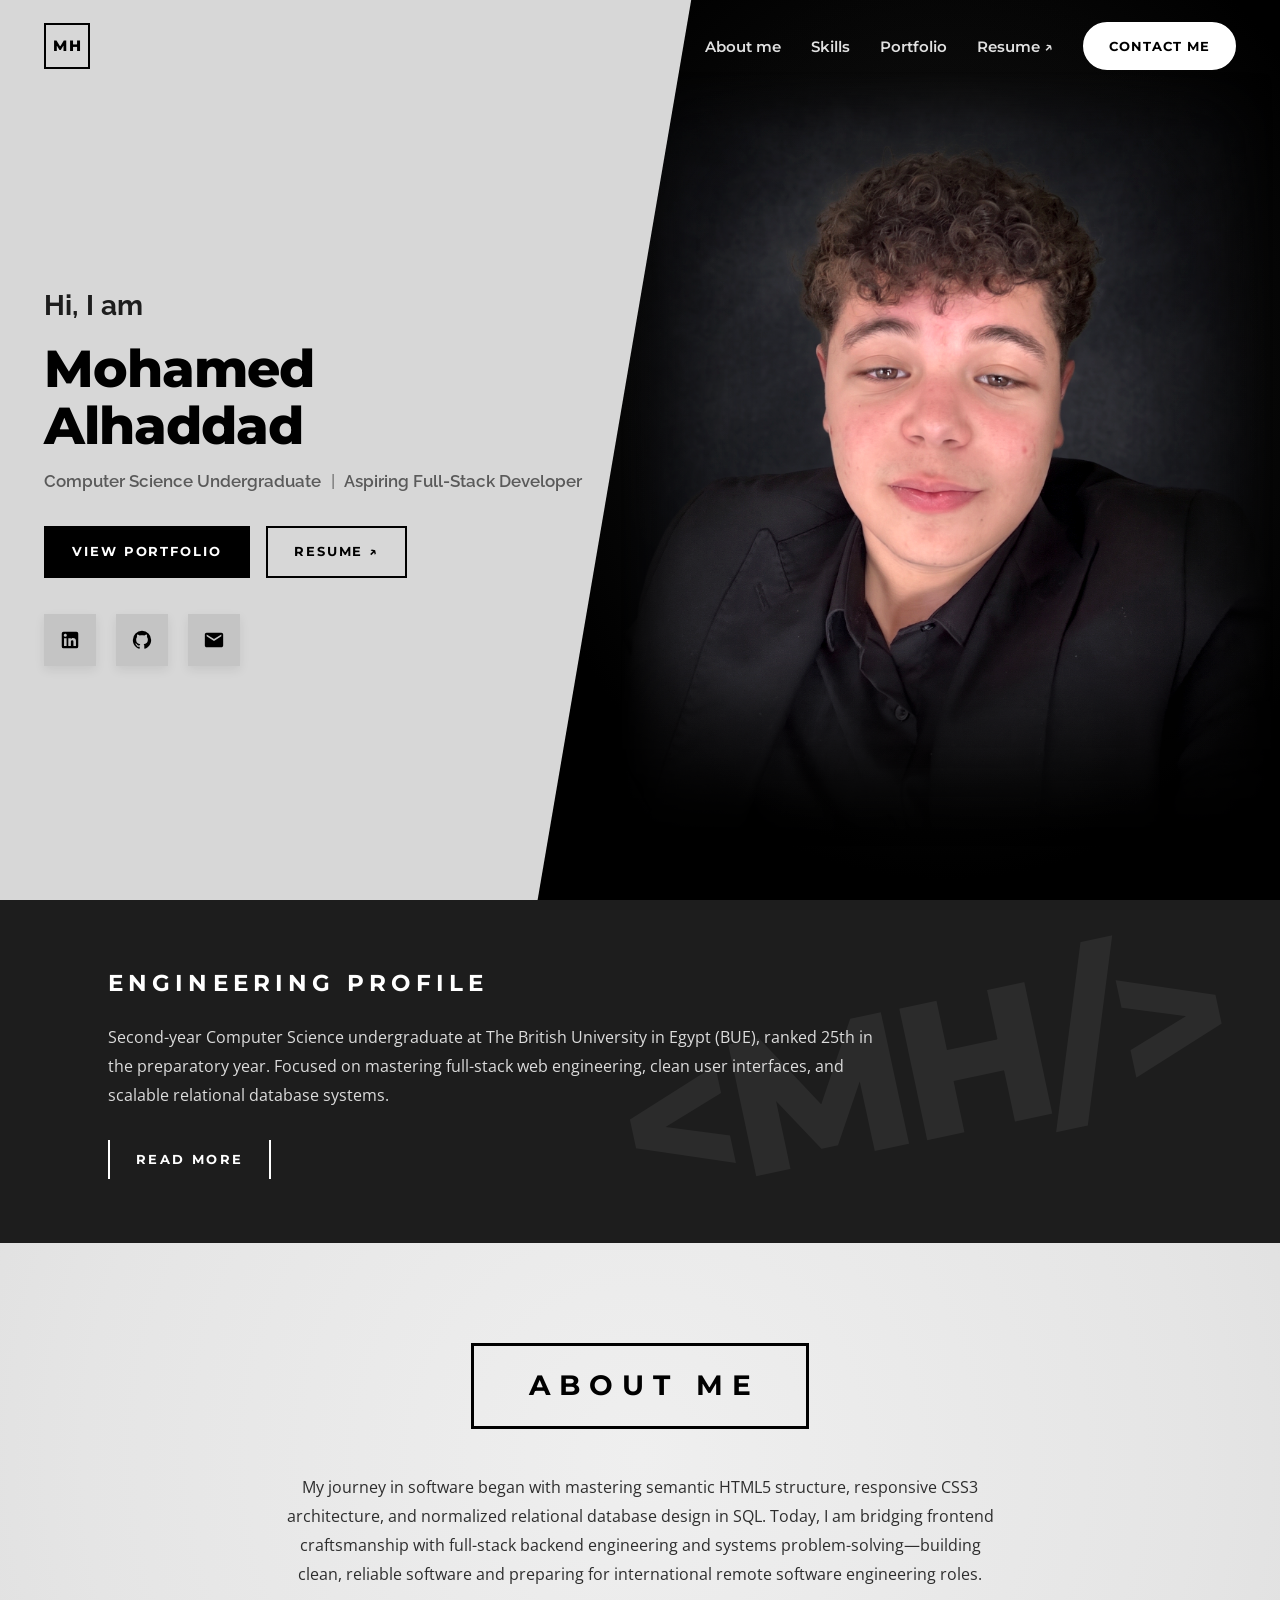
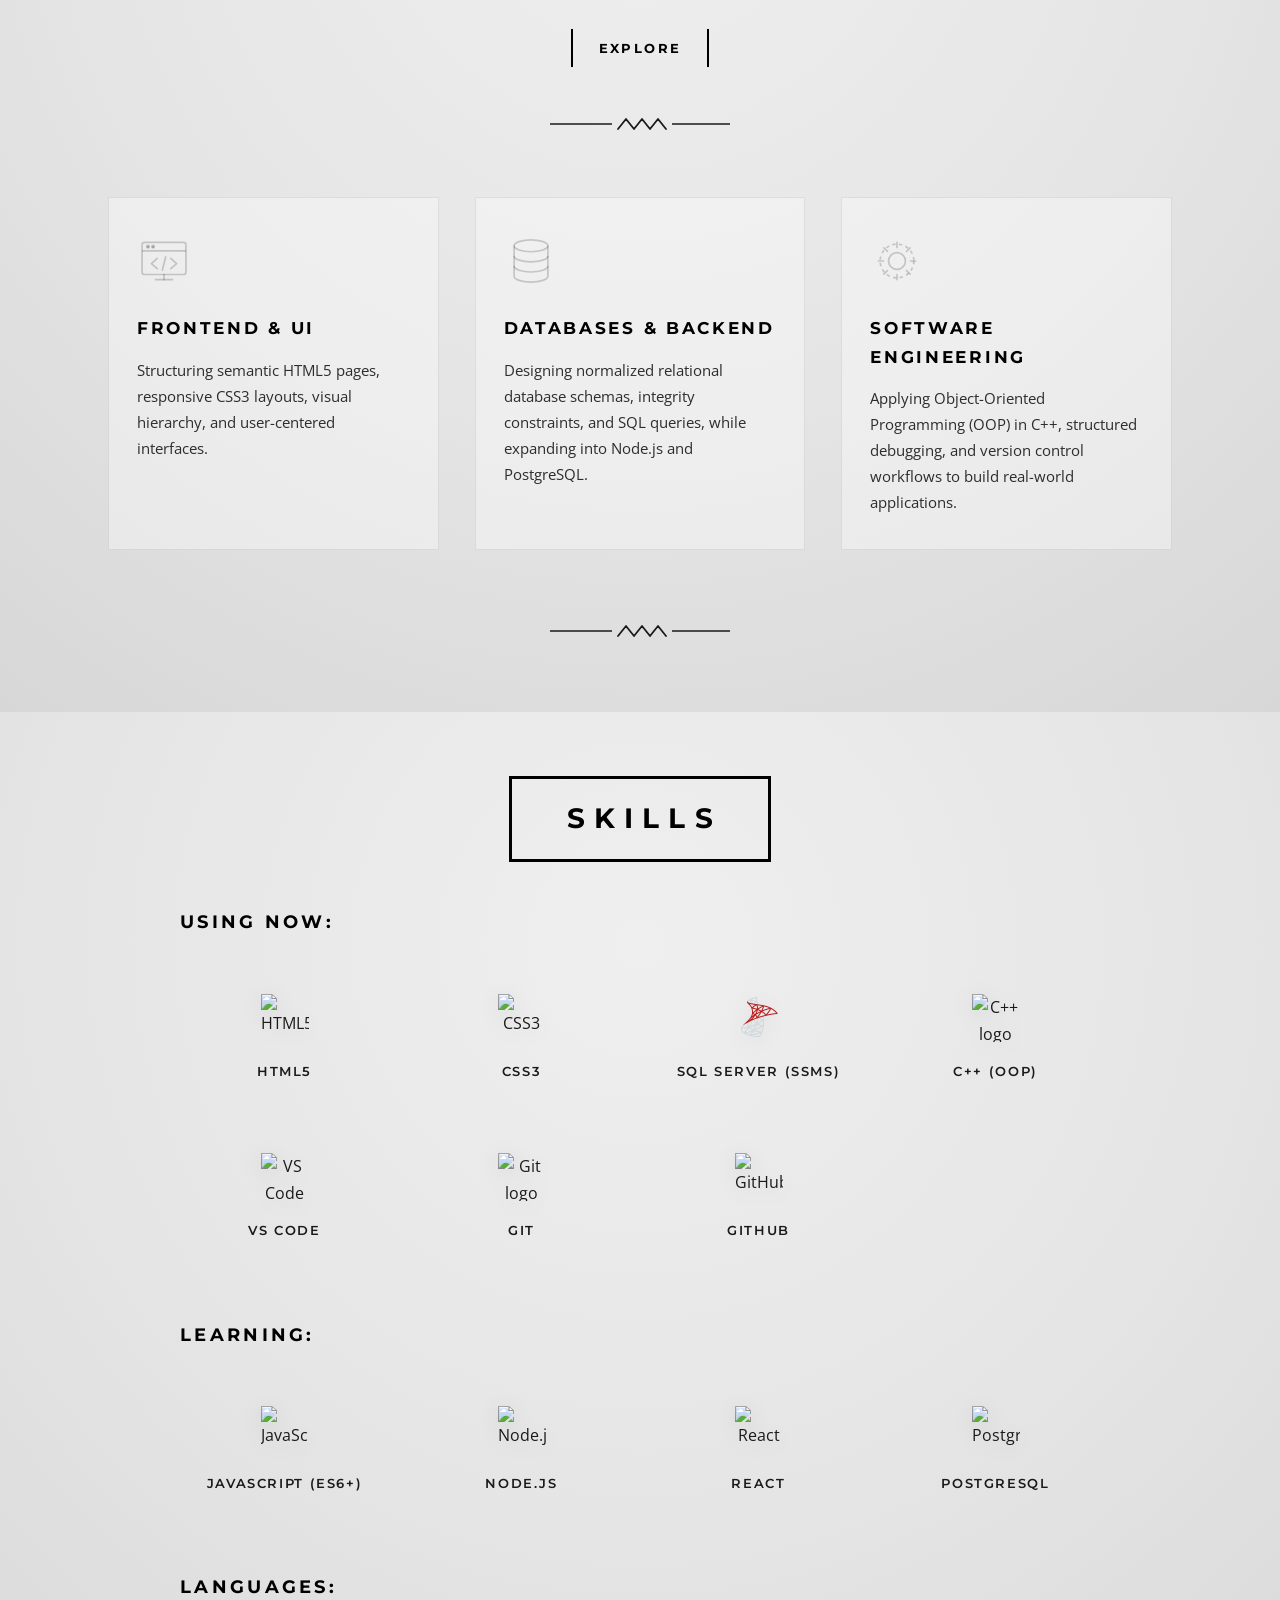
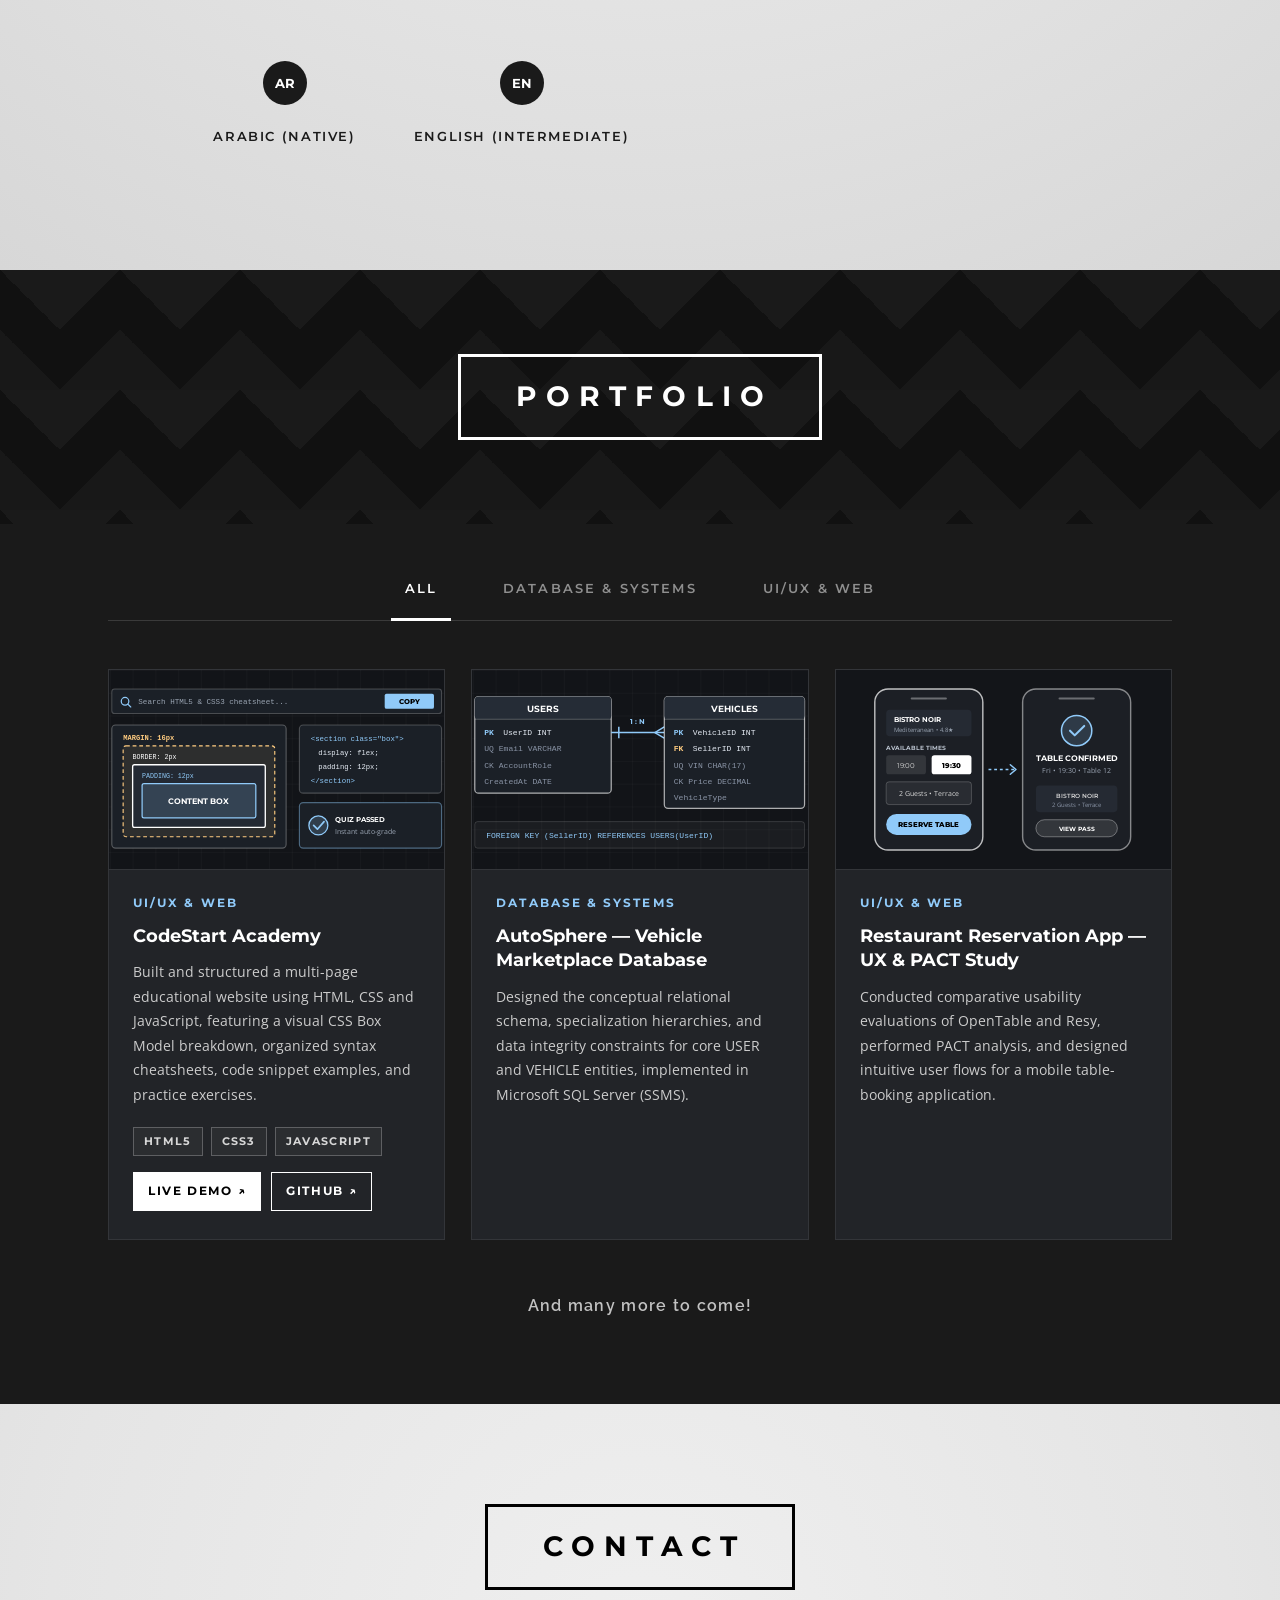
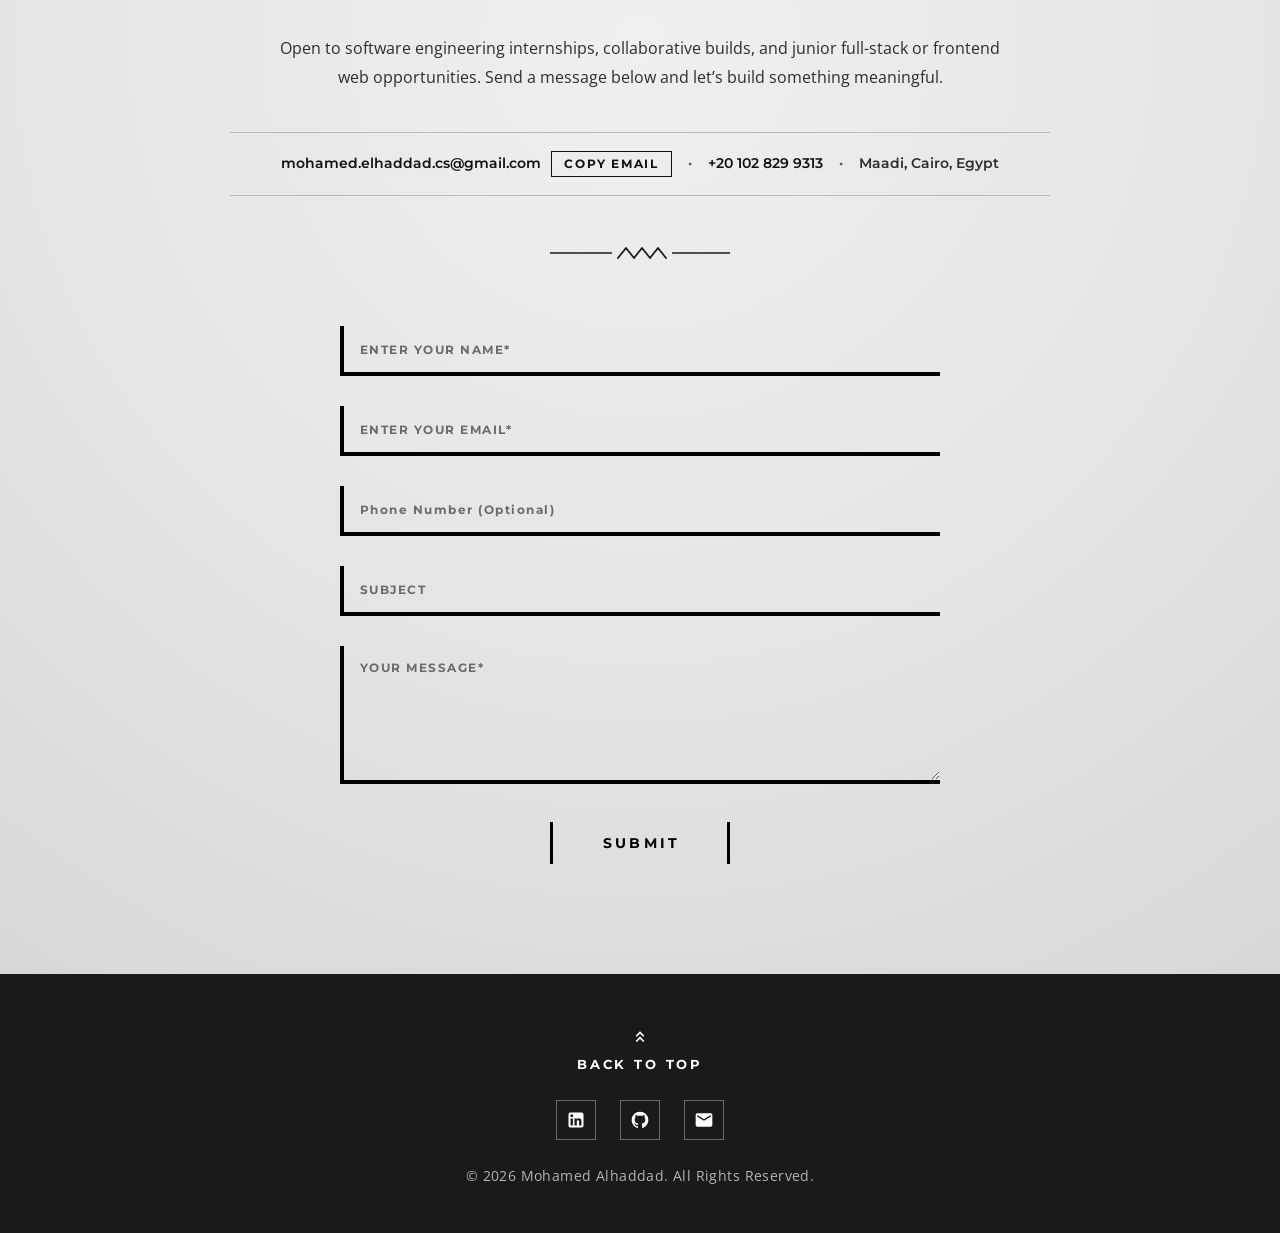
==== commit a5b0a88e: "Add files via upload" ====
--- a/index.html
+++ b/index.html
@@ -548,7 +548,7 @@
                 <span class="project-tag">UI/UX &amp; Web</span>
                 <h3 class="project-title">CodeStart Academy</h3>
                 <p class="project-description">
-                  Multi-page interactive HTML5 and CSS3 learning platform featuring a live CSS Box Model visualizer, real-time cheatsheet search and filtering, one-click code snippet copying, and self-grading exercises.
+                  Built and structured a multi-page educational website using HTML, CSS and JavaScript, featuring a visual CSS Box Model breakdown, organized syntax cheatsheets, code snippet examples, and practice exercises.
                 </p>
 
                 <div class="project-footer">
